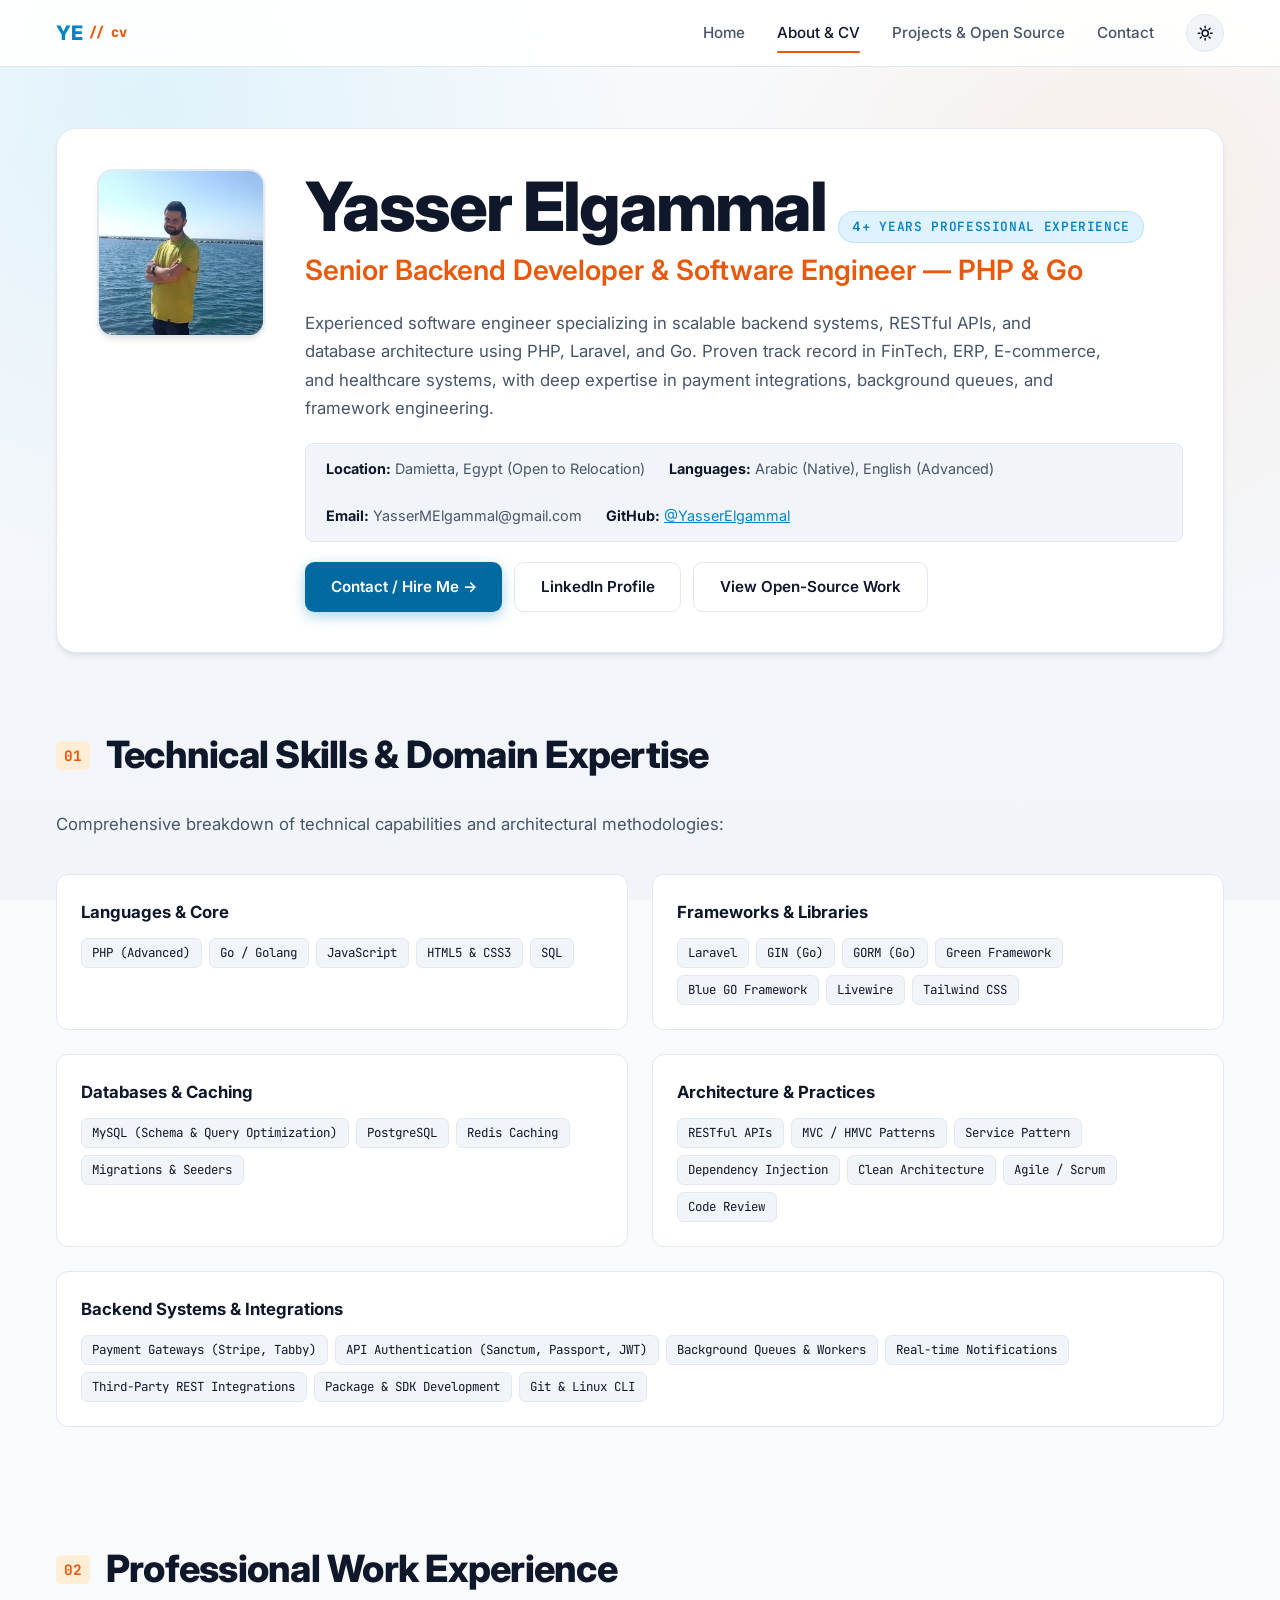
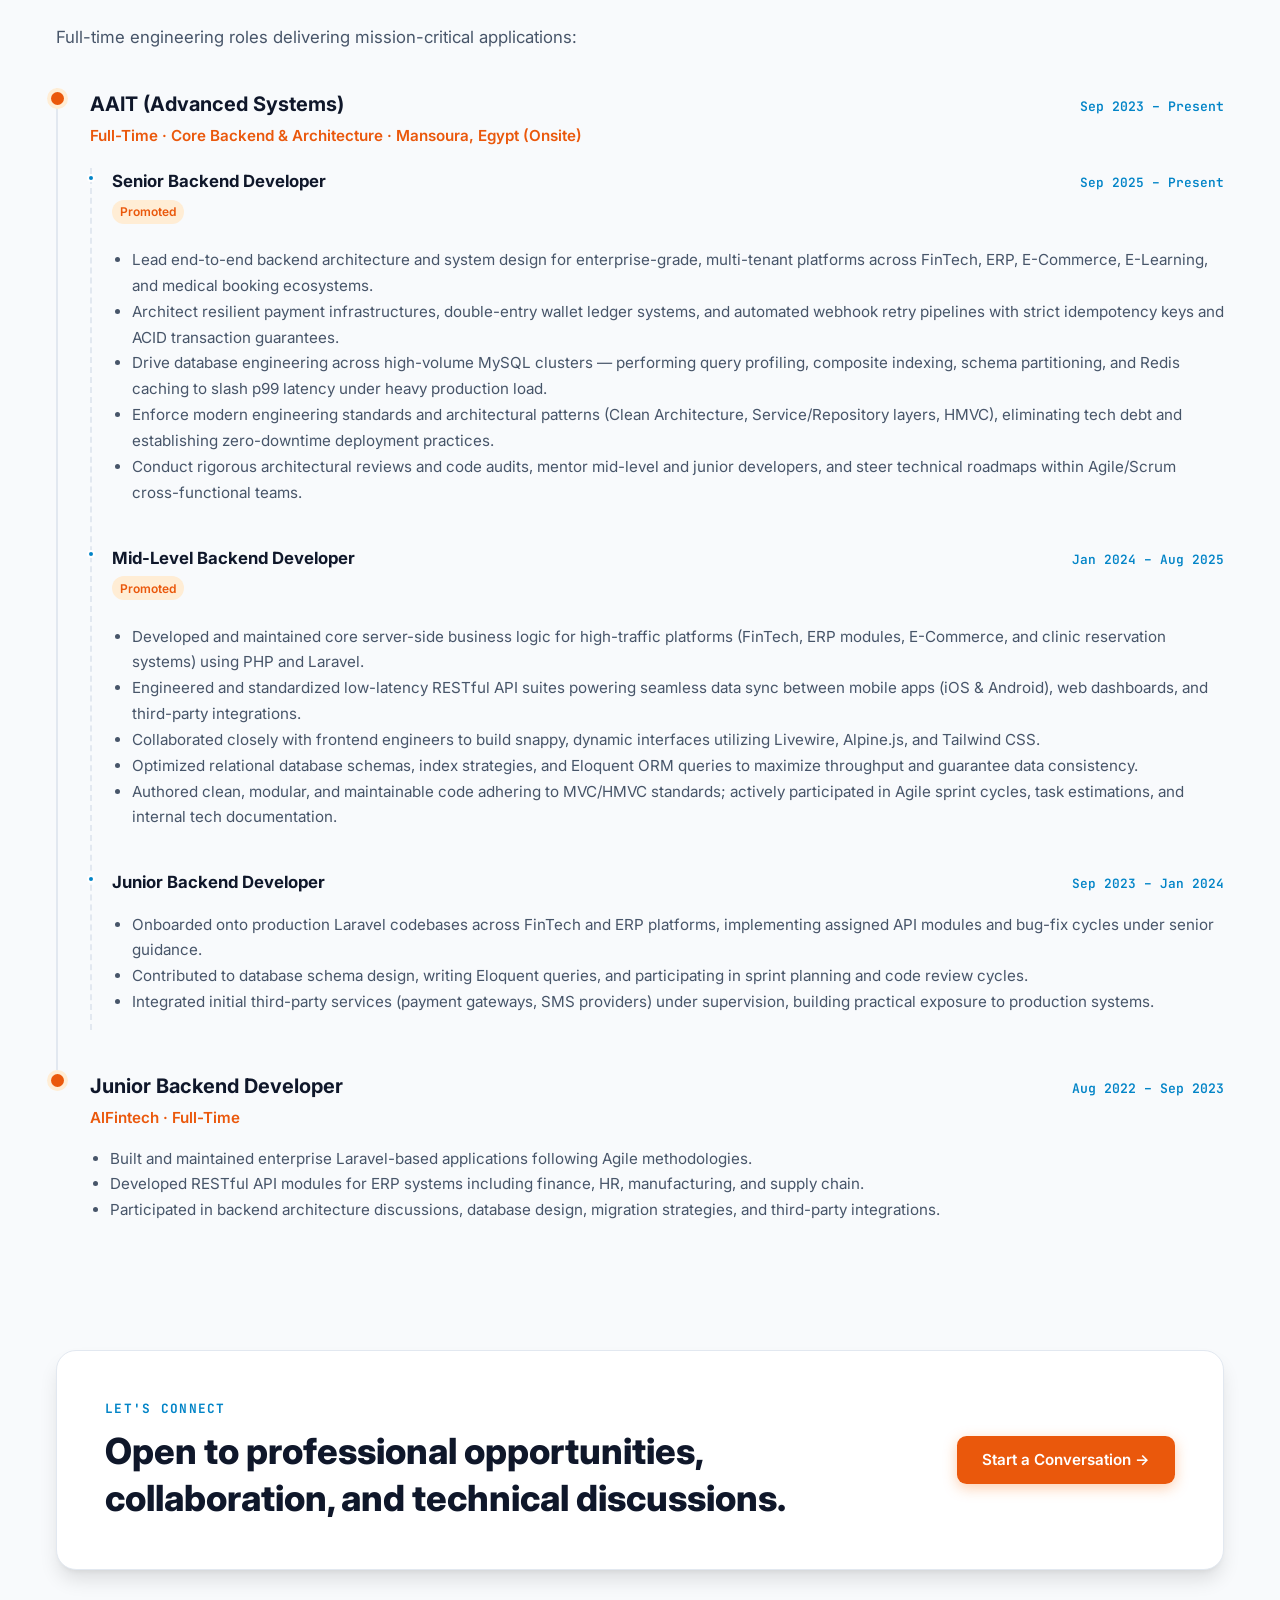
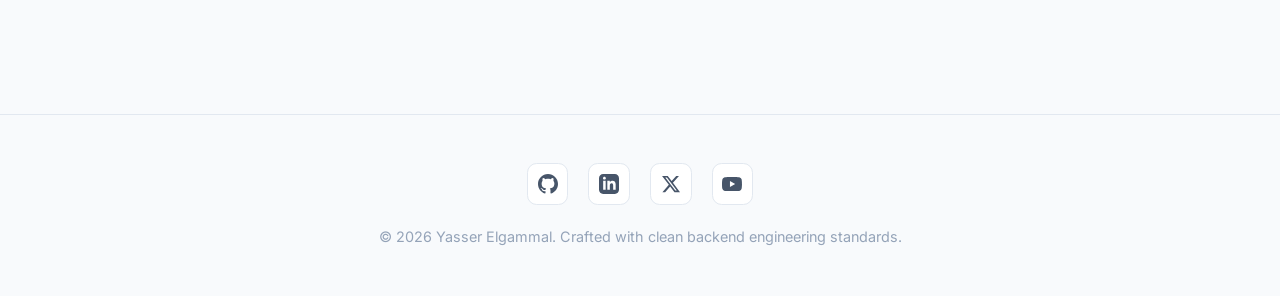
==== about.html @ 0c8ed9a7 "feat: add about page and theme assets, update portfolio pages and sitemap" ====
<!DOCTYPE html>
<html lang="en">

<head>
  <meta charset="UTF-8" />
  <meta name="viewport" content="width=device-width, initial-scale=1.0" />
  <title>Engineering Profile &amp; CV | Yasser Elgammal - Backend Software Engineer</title>
  <meta name="description" id="meta-desc"
    content="Professional Profile and Engineering CV of Yasser Elgammal. Backend Developer and Software Engineer with 4+ years of experience in PHP, Laravel, Go, systems architecture, and creator of Green Framework." />
  <meta name="keywords"
    content="Yasser Elgammal, Backend Developer, Software Engineer, CV, Resume, Profile, PHP, Laravel, Go, Systems Architecture, Creator of Green Framework, Blue GO, RESTful APIs, MySQL, PostgreSQL" />
  <meta name="author" content="Yasser Elgammal" />
  <link rel="canonical" href="https://yasserelgammal.github.io/about.html" />
  <meta property="og:title" content="Engineering Profile &amp; CV | Yasser Elgammal - Backend Software Engineer" />
  <meta property="og:description" id="meta-og-desc"
    content="Professional Profile &amp; CV of Yasser Elgammal, Backend Engineer with 4+ years of experience building reliable systems with PHP, Laravel, and Go." />
  <meta property="og:image" content="https://yasserelgammal.github.io/assets/images/profile_pic_yasser_elgammal_512.jpg" />
  <meta property="og:url" content="https://yasserelgammal.github.io/about.html" />
  <meta property="og:type" content="website" />
  <link rel="preconnect" href="https://fonts.googleapis.com" />
  <link rel="preconnect" href="https://fonts.gstatic.com" crossorigin />
  <link href="https://fonts.googleapis.com/css2?family=Inter:wght@400;500;600;700;800&family=JetBrains+Mono:wght@400;500;600;700&display=swap" rel="stylesheet" />
  <script>
    (function () {
      let savedTheme = null;
      try { savedTheme = localStorage.getItem('theme'); } catch (e) {}
      const prefersDark = window.matchMedia('(prefers-color-scheme: dark)').matches;
      document.documentElement.dataset.theme = savedTheme || (prefersDark ? 'dark' : 'light');
    })();
  </script>
  <link rel="stylesheet" href="assets/styles.css" />
  <style>
    /* CV Resume Profile Header */
    .cv-profile-card {
      background: var(--color-surface);
      border: 1px solid var(--color-border);
      border-radius: 1.25rem;
      padding: 2.5rem;
      box-shadow: var(--shadow-surface);
      margin-top: 1rem;
      margin-bottom: 2.5rem;
    }

    .cv-header-grid {
      display: grid;
      grid-template-columns: auto 1fr;
      gap: 2.5rem;
      align-items: flex-start;
    }

    .cv-photo-frame {
      width: 10.5rem;
      height: 10.5rem;
      border-radius: 1rem;
      overflow: hidden;
      border: 2px solid var(--color-border);
      background: var(--color-surface-muted);
      box-shadow: var(--shadow-surface);
    }

    .cv-quick-info {
      display: flex;
      flex-wrap: wrap;
      gap: 1.5rem;
      font-size: 0.9rem;
      color: var(--color-text-muted);
      margin: 1.25rem 0;
      padding: 0.85rem 1.25rem;
      background: var(--color-surface-muted);
      border-radius: 0.5rem;
      border: 1px solid var(--color-border);
    }

    .cv-quick-info strong {
      color: var(--color-text);
    }

    .cv-timeline-item {
      position: relative;
      padding-left: 2rem;
      padding-bottom: 2.5rem;
      border-left: 2px solid var(--color-border);
    }

    .cv-timeline-item:last-child {
      border-left-color: transparent;
      padding-bottom: 0;
    }

    .cv-timeline-dot {
      position: absolute;
      left: -0.42rem;
      top: 0.25rem;
      width: 0.8rem;
      height: 0.8rem;
      border-radius: 999px;
      background: var(--color-accent);
      box-shadow: 0 0 0 4px var(--color-accent-soft);
    }

    .cv-timeline-head {
      display: flex;
      justify-content: space-between;
      align-items: baseline;
      flex-wrap: wrap;
      gap: 0.5rem;
      margin-bottom: 0.25rem;
    }

    .cv-timeline-head h3 {
      font-size: 1.25rem;
      font-weight: 700;
      color: var(--color-text);
    }

    .cv-timeline-date {
      font-family: 'JetBrains Mono', monospace;
      font-size: 0.82rem;
      color: var(--color-primary);
      font-weight: 600;
    }

    .cv-timeline-company {
      font-size: 0.95rem;
      font-weight: 600;
      color: var(--color-accent);
      margin-bottom: 0.75rem;
    }

    .cv-timeline-duties {
      list-style: disc;
      padding-left: 1.25rem;
      color: var(--color-text-muted);
      font-size: 0.95rem;
      line-height: 1.7;
    }

    /* Nested sub-timeline for roles within the same company */
    .cv-subtimeline {
      margin-top: 1.25rem;
      padding-left: 1.25rem;
      border-left: 2px dashed var(--color-border);
      display: flex;
      flex-direction: column;
      gap: 1.5rem;
    }

    .cv-subrole {
      position: relative;
    }

    .cv-subrole::before {
      content: '';
      position: absolute;
      left: calc(-1.25rem - 5px);
      top: 0.35rem;
      width: 8px;
      height: 8px;
      border-radius: 999px;
      background: var(--color-primary);
      border: 2px solid var(--color-surface);
    }

    .cv-subrole-head {
      display: flex;
      justify-content: space-between;
      align-items: baseline;
      flex-wrap: wrap;
      gap: 0.5rem;
      margin-bottom: 0.2rem;
    }

    .cv-subrole-title {
      font-size: 1.05rem;
      font-weight: 700;
      color: var(--color-text);
    }

    .cv-subrole-date {
      font-family: 'JetBrains Mono', monospace;
      font-size: 0.8rem;
      color: var(--color-primary);
      font-weight: 600;
    }

    .cv-subrole-badge {
      display: inline-block;
      font-size: 0.75rem;
      font-weight: 600;
      color: var(--color-accent);
      background: var(--color-accent-soft);
      padding: 0.15rem 0.5rem;
      border-radius: 999px;
      margin-bottom: 0.5rem;
    }

    .tech-skills-matrix {
      display: grid;
      grid-template-columns: repeat(2, minmax(0, 1fr));
      gap: 1.5rem;
    }

    .tech-skill-category {
      background: var(--color-surface);
      border: 1px solid var(--color-border);
      border-radius: 0.75rem;
      padding: 1.5rem;
    }

    .tech-skill-category h4 {
      font-size: 1.05rem;
      font-weight: 700;
      color: var(--color-text);
      margin-bottom: 0.75rem;
      display: flex;
      align-items: center;
      gap: 0.5rem;
    }

    .tech-pill-group {
      display: flex;
      flex-wrap: wrap;
      gap: 0.45rem;
    }

    .tech-pill-tag {
      font-family: 'JetBrains Mono', monospace;
      font-size: 0.78rem;
      padding: 0.25rem 0.65rem;
      border-radius: 0.4rem;
      background: var(--color-surface-muted);
      border: 1px solid var(--color-border);
      color: var(--color-text);
    }

    @media (max-width: 860px) {
      .cv-header-grid { grid-template-columns: 1fr; text-align: center; }
      .cv-photo-frame { margin: 0 auto; }
      .cv-quick-info { justify-content: center; text-align: left; }
      .tech-skills-matrix { grid-template-columns: 1fr; }
    }
  </style>
</head>

<body>
  <a class="skip-link" href="#main-content">Skip to content</a>

  <!-- Navigation -->
  <header class="site-nav">
    <div class="max-w-6xl mx-auto px-6">
      <div class="site-nav-inner">
        <a href="index.html" class="site-brand" aria-label="Yasser Elgammal Home">
          YE <span>// cv</span>
        </a>
        <nav class="site-nav-links">
          <a href="index.html" class="nav-link">Home</a>
          <a href="about.html" class="nav-link" aria-current="page"><span class="nav-short">About</span><span class="nav-full">About &amp; CV</span></a>
          <a href="projects.html" class="nav-link"><span class="nav-short">Projects</span><span class="nav-full">Projects &amp; Open Source</span></a>
          <a href="contact.html" class="nav-link">Contact</a>
          <button type="button" class="theme-toggle" data-theme-toggle aria-label="Toggle theme">
            <svg class="theme-icon-sun" fill="none" stroke="currentColor" viewBox="0 0 24 24" aria-hidden="true">
              <path stroke-linecap="round" stroke-linejoin="round" stroke-width="2"
                d="M12 3v2m0 14v2m9-9h-2M5 12H3m15.36-6.36l-1.42 1.42M7.05 16.95l-1.41 1.41m12.72 0l-1.42-1.41M7.05 7.05L5.64 5.64M12 8a4 4 0 100 8 4 4 0 000-8z" />
            </svg>
            <svg class="theme-icon-moon" fill="none" stroke="currentColor" viewBox="0 0 24 24" aria-hidden="true">
              <path stroke-linecap="round" stroke-linejoin="round" stroke-width="2"
                d="M20.35 14.95A8.5 8.5 0 119.05 3.65 6.5 6.5 0 0020.35 14.95z" />
            </svg>
          </button>
        </nav>
      </div>
    </div>
  </header>

  <main id="main-content" tabindex="-1" class="pt-28 pb-16">
    <section class="max-w-6xl mx-auto px-6">
      <!-- Profile / CV Header Card -->
      <div class="cv-profile-card">
        <div class="cv-header-grid">
          <div class="cv-photo-frame">
            <picture>
              <source type="image/webp"
                srcset="assets/images/profile_pic_yasser_elgammal_256.webp 256w, assets/images/profile_pic_yasser_elgammal_512.webp 512w"
                sizes="168px" />
              <img src="assets/images/profile_pic_yasser_elgammal_512.jpg"
                srcset="assets/images/profile_pic_yasser_elgammal_256.jpg 256w, assets/images/profile_pic_yasser_elgammal_512.jpg 512w"
                sizes="168px" width="168" height="168" alt="Yasser Elgammal" style="width:100%; height:100%; object-fit:cover;" fetchpriority="high" />
            </picture>
          </div>

          <div>
            <div style="display: flex; align-items: baseline; gap: 0.75rem; flex-wrap: wrap;">
              <h1 class="hero-title" style="margin-bottom: 0.25rem;">Yasser Elgammal</h1>
              <span class="hero-kicker" style="margin-bottom: 0;"><span data-experience-years>4+</span> Years Professional Experience</span>
            </div>
            <p class="hero-subtitle" style="margin-bottom: 1rem;">Senior Backend Developer &amp; Software Engineer &mdash; PHP &amp; Go</p>
            <p style="color: var(--color-text-muted); font-size: 1.05rem; line-height: 1.7; max-width: 50rem;">
              Experienced software engineer specializing in scalable backend systems, RESTful APIs, and database architecture using PHP, Laravel, and Go. Proven track record in FinTech, ERP, E-commerce, and healthcare systems, with deep expertise in payment integrations, background queues, and framework engineering.
            </p>

            <div class="cv-quick-info">
              <span><strong>Location:</strong> Damietta, Egypt (Open to Relocation)</span>
              <span><strong>Languages:</strong> Arabic (Native), English (Advanced)</span>
              <span><strong>Email:</strong> YasserMElgammal@gmail.com</span>
              <span><strong>GitHub:</strong> <a href="https://github.com/YasserElgammal" target="_blank" rel="noopener noreferrer" style="color: var(--color-primary); text-decoration: underline;">@YasserElgammal</a></span>
            </div>

            <div class="flex" style="flex-wrap: wrap; gap: 0.75rem; margin-top: 1.25rem;">
              <a href="contact.html" class="btn-primary">Contact / Hire Me &rarr;</a>
              <a href="https://linkedin.com/in/elgammal" target="_blank" rel="noopener noreferrer" class="btn-outline">LinkedIn Profile</a>
              <a href="projects.html" class="btn-outline">View Open-Source Work</a>
            </div>
          </div>
        </div>
      </div>

      <!-- Technical Skills Matrix -->
      <div class="content-section" style="padding-top: 2rem;">
        <div class="section-heading-wrap">
          <span class="section-num">01</span>
          <h2 class="section-title">Technical Skills &amp; Domain Expertise</h2>
        </div>
        <p class="section-lead">Comprehensive breakdown of technical capabilities and architectural methodologies:</p>

        <div class="tech-skills-matrix">
          <div class="tech-skill-category">
            <h4>Languages &amp; Core</h4>
            <div class="tech-pill-group">
              <span class="tech-pill-tag">PHP (Advanced)</span>
              <span class="tech-pill-tag">Go / Golang</span>
              <span class="tech-pill-tag">JavaScript</span>
              <span class="tech-pill-tag">HTML5 &amp; CSS3</span>
              <span class="tech-pill-tag">SQL</span>
            </div>
          </div>

          <div class="tech-skill-category">
            <h4>Frameworks &amp; Libraries</h4>
            <div class="tech-pill-group">
              <span class="tech-pill-tag">Laravel</span>
              <span class="tech-pill-tag">GIN (Go)</span>
              <span class="tech-pill-tag">GORM (Go)</span>
              <span class="tech-pill-tag">Green Framework</span>
              <span class="tech-pill-tag">Blue GO Framework</span>
              <span class="tech-pill-tag">Livewire</span>
              <span class="tech-pill-tag">Tailwind CSS</span>
            </div>
          </div>

          <div class="tech-skill-category">
            <h4>Databases &amp; Caching</h4>
            <div class="tech-pill-group">
              <span class="tech-pill-tag">MySQL (Schema &amp; Query Optimization)</span>
              <span class="tech-pill-tag">PostgreSQL</span>
              <span class="tech-pill-tag">Redis Caching</span>
              <span class="tech-pill-tag">Migrations &amp; Seeders</span>
            </div>
          </div>

          <div class="tech-skill-category">
            <h4>Architecture &amp; Practices</h4>
            <div class="tech-pill-group">
              <span class="tech-pill-tag">RESTful APIs</span>
              <span class="tech-pill-tag">MVC / HMVC Patterns</span>
              <span class="tech-pill-tag">Service Pattern</span>
              <span class="tech-pill-tag">Dependency Injection</span>
              <span class="tech-pill-tag">Clean Architecture</span>
              <span class="tech-pill-tag">Agile / Scrum</span>
              <span class="tech-pill-tag">Code Review</span>
            </div>
          </div>

          <div class="tech-skill-category" style="grid-column: 1 / -1;">
            <h4>Backend Systems &amp; Integrations</h4>
            <div class="tech-pill-group">
              <span class="tech-pill-tag">Payment Gateways (Stripe, Tabby)</span>
              <span class="tech-pill-tag">API Authentication (Sanctum, Passport, JWT)</span>
              <span class="tech-pill-tag">Background Queues &amp; Workers</span>
              <span class="tech-pill-tag">Real-time Notifications</span>
              <span class="tech-pill-tag">Third-Party REST Integrations</span>
              <span class="tech-pill-tag">Package &amp; SDK Development</span>
              <span class="tech-pill-tag">Git &amp; Linux CLI</span>
            </div>
          </div>
        </div>
      </div>

      <!-- Professional Experience Timeline -->
      <div class="content-section">
        <div class="section-heading-wrap">
          <span class="section-num">02</span>
          <h2 class="section-title">Professional Work Experience</h2>
        </div>
        <p class="section-lead">Full-time engineering roles delivering mission-critical applications:</p>

        <div style="margin-top: 2rem;">
          <!-- AAIT (Career Progression Timeline) -->
          <article class="cv-timeline-item">
            <div class="cv-timeline-dot"></div>
            <div class="cv-timeline-head">
              <h3>AAIT (Advanced Systems)</h3>
              <span class="cv-timeline-date">Sep 2023 &ndash; Present</span>
            </div>
            <div class="cv-timeline-company">Full-Time &middot; Core Backend &amp; Architecture &middot; Mansoura, Egypt (Onsite)</div>

            <div class="cv-subtimeline">
              <!-- Promotion: Senior Backend Developer -->
              <div class="cv-subrole">
                <div class="cv-subrole-head">
                  <span class="cv-subrole-title">Senior Backend Developer</span>
                  <span class="cv-subrole-date">Sep 2025 &ndash; Present</span>
                </div>
                <span class="cv-subrole-badge">Promoted</span>
                <ul class="cv-timeline-duties">
                  <li>Lead end-to-end backend architecture and system design for enterprise-grade, multi-tenant platforms across FinTech, ERP, E-Commerce, E-Learning, and medical booking ecosystems.</li>
                  <li>Architect resilient payment infrastructures, double-entry wallet ledger systems, and automated webhook retry pipelines with strict idempotency keys and ACID transaction guarantees.</li>
                  <li>Drive database engineering across high-volume MySQL clusters &mdash; performing query profiling, composite indexing, schema partitioning, and Redis caching to slash p99 latency under heavy production load.</li>
                  <li>Enforce modern engineering standards and architectural patterns (Clean Architecture, Service/Repository layers, HMVC), eliminating tech debt and establishing zero-downtime deployment practices.</li>
                  <li>Conduct rigorous architectural reviews and code audits, mentor mid-level and junior developers, and steer technical roadmaps within Agile/Scrum cross-functional teams.</li>
                </ul>
              </div>

              <!-- Promotion: Mid-Level Backend Developer -->
              <div class="cv-subrole">
                <div class="cv-subrole-head">
                  <span class="cv-subrole-title">Mid-Level Backend Developer</span>
                  <span class="cv-subrole-date">Jan 2024 &ndash; Aug 2025</span>
                </div>
                <span class="cv-subrole-badge">Promoted</span>
                <ul class="cv-timeline-duties">
                  <li>Developed and maintained core server-side business logic for high-traffic platforms (FinTech, ERP modules, E-Commerce, and clinic reservation systems) using PHP and Laravel.</li>
                  <li>Engineered and standardized low-latency RESTful API suites powering seamless data sync between mobile apps (iOS &amp; Android), web dashboards, and third-party integrations.</li>
                  <li>Collaborated closely with frontend engineers to build snappy, dynamic interfaces utilizing Livewire, Alpine.js, and Tailwind CSS.</li>
                  <li>Optimized relational database schemas, index strategies, and Eloquent ORM queries to maximize throughput and guarantee data consistency.</li>
                  <li>Authored clean, modular, and maintainable code adhering to MVC/HMVC standards; actively participated in Agile sprint cycles, task estimations, and internal tech documentation.</li>
                </ul>
              </div>

              <!-- Initial Role: Junior Backend Developer -->
              <div class="cv-subrole">
                <div class="cv-subrole-head">
                  <span class="cv-subrole-title">Junior Backend Developer</span>
                  <span class="cv-subrole-date">Sep 2023 &ndash; Jan 2024</span>
                </div>
                <ul class="cv-timeline-duties">
                  <li>Onboarded onto production Laravel codebases across FinTech and ERP platforms, implementing assigned API modules and bug-fix cycles under senior guidance.</li>
                  <li>Contributed to database schema design, writing Eloquent queries, and participating in sprint planning and code review cycles.</li>
                  <li>Integrated initial third-party services (payment gateways, SMS providers) under supervision, building practical exposure to production systems.</li>
                </ul>
              </div>
            </div>
          </article>

          <!-- AlFintech -->
          <article class="cv-timeline-item">
            <div class="cv-timeline-dot"></div>
            <div class="cv-timeline-head">
              <h3>Junior Backend Developer</h3>
              <span class="cv-timeline-date">Aug 2022 &ndash; Sep 2023</span>
            </div>
            <div class="cv-timeline-company">AlFintech &middot; Full-Time</div>
            <ul class="cv-timeline-duties">
              <li>Built and maintained enterprise Laravel-based applications following Agile methodologies.</li>
              <li>Developed RESTful API modules for ERP systems including finance, HR, manufacturing, and supply chain.</li>
              <li>Participated in backend architecture discussions, database design, migration strategies, and third-party integrations.</li>
            </ul>
          </article>
        </div>
      </div>

      <!-- CTA -->
      <div class="cta-card">
        <div>
          <span>Let's Connect</span>
          <h2>Open to professional opportunities, collaboration, and technical discussions.</h2>
        </div>
        <div class="cta-actions">
          <a href="contact.html" class="btn-secondary">Start a Conversation &rarr;</a>
        </div>
      </div>
    </section>
  </main>

  <footer class="site-footer">
    <div class="footer-socials">
      <a href="https://github.com/yasserelgammal" target="_blank" rel="noopener noreferrer" class="footer-social-link" aria-label="GitHub Profile">
        <svg viewBox="0 0 24 24" aria-hidden="true">
          <path d="M12 0c-6.626 0-12 5.373-12 12 0 5.302 3.438 9.8 8.207 11.387.599.111.793-.261.793-.577v-2.234c-3.338.726-4.033-1.416-4.033-1.416-.546-1.387-1.333-1.756-1.333-1.756-1.089-.745.083-.729.083-.729 1.205.084 1.839 1.237 1.839 1.237 1.07 1.834 2.807 1.304 3.492.997.107-.775.418-1.305.762-1.604-2.665-.305-5.467-1.334-5.467-5.931 0-1.311.469-2.381 1.236-3.221-.124-.303-.535-1.524.117-3.176 0 0 1.008-.322 3.301 1.23.957-.266 1.983-.399 3.003-.404 1.02.005 2.047.138 3.006.404 2.291-1.552 3.297-1.23 3.297-1.23.653 1.653.242 2.874.118 3.176.77.84 1.235 1.911 1.235 3.221 0 4.609-2.807 5.624-5.479 5.921.43.372.823 1.102.823 2.222v3.293c0 .319.192.694.801.576 4.765-1.589 8.199-6.086 8.199-11.386 0-6.627-5.373-12-12-12z"/>
        </svg>
      </a>
      <a href="https://linkedin.com/in/elgammal" target="_blank" rel="noopener noreferrer" class="footer-social-link" aria-label="LinkedIn Profile">
        <svg viewBox="0 0 24 24" aria-hidden="true">
          <path d="M19 0h-14c-2.761 0-5 2.239-5 5v14c0 2.761 2.239 5 5 5h14c2.762 0 5-2.239 5-5v-14c0-2.761-2.238-5-5-5zm-11 19h-3v-11h3v11zm-1.5-12.268c-.966 0-1.75-.79-1.75-1.764s.784-1.764 1.75-1.764 1.75.79 1.75 1.764-.783 1.764-1.75 1.764zm13.5 12.268h-3v-5.604c0-3.368-4-3.113-4 0v5.604h-3v-11h3v1.765c1.396-2.586 7-2.777 7 2.476v6.759z"/>
        </svg>
      </a>
      <a href="https://twitter.com/yasserelgammal" target="_blank" rel="noopener noreferrer" class="footer-social-link" aria-label="X / Twitter Profile">
        <svg viewBox="0 0 24 24" aria-hidden="true">
          <path d="M18.244 2.25h3.308l-7.227 8.26 8.502 11.24H16.17l-5.214-6.817L4.99 21.75H1.68l7.73-8.835L1.254 2.25H8.08l4.713 6.231zm-1.161 17.52h1.833L7.084 4.126H5.117z"/>
        </svg>
      </a>
      <a href="https://youtube.com/@yasser.elgammal" target="_blank" rel="noopener noreferrer" class="footer-social-link" aria-label="YouTube Channel">
        <svg viewBox="0 0 24 24" aria-hidden="true">
          <path d="M23.498 6.186a3.016 3.016 0 0 0-2.122-2.136C19.505 3.545 12 3.545 12 3.545s-7.505 0-9.377.505A3.017 3.017 0 0 0 .502 6.186C0 8.07 0 12 0 12s0 3.93.502 5.814a3.016 3.016 0 0 0 2.122 2.136c1.871.505 9.376.505 9.376.505s7.505 0 9.377-.505a3.015 3.015 0 0 0 2.122-2.136C24 15.93 24 12 24 12s0-3.93-.502-5.814zM9.545 15.568V8.432L15.818 12l-6.273 3.568z"/>
        </svg>
      </a>
    </div>
    <p>&copy; <span id="year"></span> Yasser Elgammal. Crafted with clean backend engineering standards.</p>
  </footer>

  <script src="assets/js/theme.min.js" defer></script>
  <script>
    document.getElementById('year').textContent = new Date().getFullYear();
  </script>
</body>

</html>
---- assets/styles.css ----
/* ==========================================================================
   YASSER ELGAMMAL - BACKEND SOFTWARE ENGINEER PORTFOLIO
   Clean Architecture, Performance-first, Minimalist Tech Design System
   ========================================================================== */

:root {
    color-scheme: dark;
    --color-background: #0b1120;
    --color-home-gradient:
        radial-gradient(circle at 16% 10%, rgba(37, 99, 235, 0.18), transparent 32rem),
        radial-gradient(circle at 84% 20%, rgba(249, 115, 22, 0.12), transparent 28rem),
        linear-gradient(180deg, #0b1120 0%, #0f172a 100%);
    --color-surface: #131d33;
    --color-surface-nav: rgba(11, 17, 32, 0.88);
    --color-surface-muted: #1e293b;
    --color-border: rgba(148, 163, 184, 0.22);
    --color-border-hover: rgba(96, 165, 250, 0.45);
    --color-text: #f8fafc;
    --color-text-muted: #94a3b8;
    --color-text-subtle: #64748b;
    --color-primary: #38bdf8;
    --color-primary-strong: #0284c7;
    --color-primary-soft: rgba(56, 189, 248, 0.12);
    --color-accent: #f97316;
    --color-accent-strong: #ea580c;
    --color-accent-soft: rgba(249, 115, 22, 0.15);
    --shadow-surface: 0 10px 25px -5px rgba(0, 0, 0, 0.4), 0 8px 10px -6px rgba(0, 0, 0, 0.3);
    --shadow-surface-hover: 0 20px 35px -5px rgba(0, 0, 0, 0.5), 0 12px 15px -6px rgba(0, 0, 0, 0.4);
}

:root[data-theme="light"] {
    color-scheme: light;
    --color-background: #f8fafc;
    --color-home-gradient:
        radial-gradient(circle at 12% 10%, rgba(56, 189, 248, 0.12), transparent 30rem),
        radial-gradient(circle at 88% 22%, rgba(249, 115, 22, 0.08), transparent 26rem),
        linear-gradient(180deg, #f8fafc 0%, #f1f5f9 100%);
    --color-surface: #ffffff;
    --color-surface-nav: rgba(255, 255, 255, 0.92);
    --color-surface-muted: #f1f5f9;
    --color-border: #e2e8f0;
    --color-border-hover: #93c5fd;
    --color-text: #0f172a;
    --color-text-muted: #475569;
    --color-text-subtle: #94a3b8;
    --color-primary: #0284c7;
    --color-primary-strong: #0369a1;
    --color-primary-soft: #e0f2fe;
    --color-accent: #ea580c;
    --color-accent-strong: #c2410c;
    --color-accent-soft: #ffedd5;
    --shadow-surface: 0 4px 6px -1px rgba(0, 0, 0, 0.08), 0 2px 4px -2px rgba(0, 0, 0, 0.05);
    --shadow-surface-hover: 0 12px 20px -3px rgba(0, 0, 0, 0.12), 0 4px 6px -4px rgba(0, 0, 0, 0.08);
}

*,
*::before,
*::after {
    box-sizing: border-box;
}

* {
    font-family: 'Inter', -apple-system, BlinkMacSystemFont, 'Segoe UI', Roboto, sans-serif;
}

body {
    margin: 0;
    background-color: var(--color-background);
    background-image: var(--color-home-gradient);
    background-attachment: fixed;
    color: var(--color-text);
    line-height: 1.6;
    transition: background-color 0.25s ease, color 0.25s ease;
}

a {
    color: inherit;
    text-decoration: none;
}

h1,
h2,
h3,
h4,
p {
    margin: 0;
}

button,
input,
textarea {
    font: inherit;
}

button {
    cursor: pointer;
}

/* Accessibility */
.skip-link {
    position: fixed;
    top: 0.75rem;
    left: 0.75rem;
    z-index: 100;
    padding: 0.75rem 1.25rem;
    color: #ffffff;
    background: var(--color-primary-strong);
    border-radius: 0.5rem;
    font-weight: 600;
    transform: translateY(calc(-100% - 1rem));
    transition: transform 0.2s ease;
}

.skip-link:focus {
    transform: translateY(0);
}

.sr-only {
    position: absolute;
    width: 1px;
    height: 1px;
    padding: 0;
    margin: -1px;
    overflow: hidden;
    clip: rect(0, 0, 0, 0);
    white-space: nowrap;
    border-width: 0;
}

/* Common Layout Utilities */
.max-w-6xl {
    max-width: 76rem;
}

.mx-auto {
    margin-left: auto;
    margin-right: auto;
}

.px-4 {
    padding-left: 1rem;
    padding-right: 1rem;
}

.px-6 {
    padding-left: 1.5rem;
    padding-right: 1.5rem;
}

.pt-28 {
    padding-top: 7rem;
}

.pb-16 {
    padding-bottom: 4rem;
}

.pb-20 {
    padding-bottom: 5rem;
}

.flex {
    display: flex;
}

.grid {
    display: grid;
}

.items-center {
    align-items: center;
}

.justify-between {
    justify-content: space-between;
}

.gap-3 {
    gap: 0.75rem;
}

.gap-4 {
    gap: 1rem;
}

.gap-6 {
    gap: 1.5rem;
}

.gap-8 {
    gap: 2rem;
}

.text-center {
    text-align: center;
}

/* Navigation */
.site-nav {
    position: fixed;
    top: 0;
    left: 0;
    right: 0;
    z-index: 50;
    background: var(--color-surface-nav);
    backdrop-filter: blur(14px);
    border-bottom: 1px solid var(--color-border);
    transition: background 0.25s ease, border-color 0.25s ease;
}

.site-nav-inner {
    display: flex;
    justify-content: space-between;
    align-items: center;
    padding: 0.9rem 0;
}

.site-brand {
    font-size: 1.25rem;
    font-weight: 800;
    letter-spacing: -0.02em;
    color: var(--color-primary);
    display: flex;
    align-items: center;
    gap: 0.4rem;
}

.site-brand span {
    font-family: 'JetBrains Mono', monospace;
    font-size: 0.85rem;
    color: var(--color-accent);
}

.site-nav-links {
    display: flex;
    align-items: center;
    gap: 2rem;
    font-size: 0.95rem;
    font-weight: 500;
}

.nav-link {
    color: var(--color-text-muted);
    position: relative;
    padding: 0.25rem 0;
    transition: color 0.2s ease;
}

.nav-link:hover,
.nav-link[aria-current="page"] {
    color: var(--color-text);
}

.nav-link[aria-current="page"]::after {
    content: '';
    position: absolute;
    bottom: -4px;
    left: 0;
    width: 100%;
    height: 2px;
    background: var(--color-accent);
    border-radius: 999px;
}

.nav-short {
    display: none;
}

.nav-full {
    display: inline;
}

.theme-toggle {
    width: 2.35rem;
    height: 2.35rem;
    display: inline-flex;
    align-items: center;
    justify-content: center;
    border: 1px solid var(--color-border);
    border-radius: 999px;
    background: var(--color-surface-muted);
    color: var(--color-text);
    transition: all 0.2s ease;
}

.theme-toggle:hover {
    border-color: var(--color-border-hover);
    transform: translateY(-1px);
}

.theme-toggle svg {
    width: 1.15rem;
    height: 1.15rem;
}

.theme-toggle .theme-icon-moon {
    display: block;
}

.theme-toggle .theme-icon-sun {
    display: none;
}

:root[data-theme="light"] .theme-toggle .theme-icon-moon {
    display: none;
}

:root[data-theme="light"] .theme-toggle .theme-icon-sun {
    display: block;
}

/* Buttons & Interactive Elements */
.btn-primary,
.btn-secondary,
.btn-outline {
    display: inline-flex;
    align-items: center;
    justify-content: center;
    gap: 0.5rem;
    font-weight: 600;
    padding: 0.75rem 1.6rem;
    border-radius: 0.6rem;
    transition: all 0.2s ease;
    font-size: 0.95rem;
}

.btn-primary {
    background: var(--color-primary-strong);
    color: #ffffff;
    box-shadow: 0 4px 14px rgba(2, 132, 199, 0.35);
}

.btn-primary:hover {
    background: var(--color-primary);
    transform: translateY(-2px);
    box-shadow: 0 8px 20px rgba(2, 132, 199, 0.45);
}

.btn-secondary {
    background: var(--color-accent);
    color: #ffffff;
    box-shadow: 0 4px 14px rgba(249, 115, 22, 0.35);
}

.btn-secondary:hover {
    background: var(--color-accent-strong);
    transform: translateY(-2px);
    box-shadow: 0 8px 20px rgba(249, 115, 22, 0.45);
}

.btn-outline {
    background: var(--color-surface);
    color: var(--color-text);
    border: 1px solid var(--color-border);
}

.btn-outline:hover {
    border-color: var(--color-border-hover);
    background: var(--color-surface-muted);
    transform: translateY(-2px);
}

/* Hero Section */
.hero-container {
    padding-top: 7rem;
    padding-bottom: 4rem;
}

.hero-kicker {
    display: inline-flex;
    align-items: center;
    gap: 0.5rem;
    font-family: 'JetBrains Mono', monospace;
    font-size: 0.8rem;
    font-weight: 600;
    color: var(--color-primary);
    background: var(--color-primary-soft);
    border: 1px solid rgba(56, 189, 248, 0.25);
    padding: 0.3rem 0.8rem;
    border-radius: 999px;
    margin-bottom: 1.25rem;
    text-transform: uppercase;
    letter-spacing: 0.05em;
}

.hero-title {
    font-size: clamp(2.5rem, 5.5vw, 4.25rem);
    font-weight: 800;
    line-height: 1.1;
    letter-spacing: -0.03em;
    color: var(--color-text);
    margin-bottom: 1rem;
}

.hero-subtitle {
    font-size: clamp(1.2rem, 2.5vw, 1.75rem);
    font-weight: 600;
    color: var(--color-accent);
    margin-bottom: 1.5rem;
}

.hero-description {
    font-size: 1.125rem;
    line-height: 1.8;
    color: var(--color-text-muted);
    max-width: 44rem;
    margin-bottom: 2rem;
}

/* Metric / Highlight Badges Bar */
.highlights-strip {
    display: flex;
    justify-content: center;
    flex-wrap: wrap;
    gap: 1.25rem;
    margin: 2.5rem 0 3.5rem;
}

.highlight-box {
    background: var(--color-surface);
    border: 1px solid var(--color-border);
    border-radius: 0.75rem;
    padding: 1.25rem 1.5rem;
    box-shadow: var(--shadow-surface);
    transition: transform 0.2s ease, border-color 0.2s ease;
    flex: 0 1 250px;
}

.highlight-box:hover {
    transform: translateY(-2px);
    border-color: var(--color-border-hover);
}

.highlight-val {
    font-family: 'JetBrains Mono', monospace;
    font-size: 1.85rem;
    font-weight: 800;
    color: var(--color-primary);
    line-height: 1;
    margin-bottom: 0.4rem;
}

.highlight-title {
    font-weight: 700;
    font-size: 0.95rem;
    color: var(--color-text);
    margin-bottom: 0.25rem;
}

.highlight-sub {
    font-size: 0.8rem;
    color: var(--color-text-subtle);
}

/* Section Common Styling */
.content-section {
    padding-top: 5rem;
    padding-bottom: 2rem;
}

.section-heading-wrap {
    display: flex;
    align-items: center;
    gap: 1rem;
    margin-bottom: 1.5rem;
}

.section-num {
    font-family: 'JetBrains Mono', monospace;
    font-size: 0.9rem;
    font-weight: 700;
    color: var(--color-accent);
    background: var(--color-accent-soft);
    padding: 0.2rem 0.5rem;
    border-radius: 0.35rem;
}

.section-title {
    font-size: clamp(1.75rem, 3.5vw, 2.35rem);
    font-weight: 800;
    letter-spacing: -0.02em;
    color: var(--color-text);
}

.section-lead {
    font-size: 1.05rem;
    line-height: 1.7;
    color: var(--color-text-muted);
    max-width: 46rem;
    margin-bottom: 2.25rem;
}

/* Frameworks Showcase Grid */
.framework-duo-grid {
    display: grid;
    grid-template-columns: repeat(2, minmax(0, 1fr));
    gap: 1.75rem;
    margin-bottom: 2.5rem;
}

.framework-card {
    background: var(--color-surface);
    border: 1px solid var(--color-border);
    border-radius: 1rem;
    padding: 2.25rem;
    box-shadow: var(--shadow-surface);
    display: flex;
    flex-direction: column;
    justify-content: space-between;
    transition: transform 0.25s ease, border-color 0.25s ease, box-shadow 0.25s ease;
    position: relative;
    overflow: hidden;
}

.framework-card:hover {
    transform: translateY(-4px);
    border-color: var(--color-border-hover);
    box-shadow: var(--shadow-surface-hover);
}

.framework-card.green-accent {
    border-top: 4px solid #22c55e;
}

.framework-card.blue-accent {
    border-top: 4px solid #38bdf8;
}

.framework-badge {
    font-family: 'JetBrains Mono', monospace;
    font-size: 0.75rem;
    font-weight: 600;
    text-transform: uppercase;
    letter-spacing: 0.05em;
    padding: 0.25rem 0.65rem;
    border-radius: 999px;
    width: fit-content;
    margin-bottom: 1rem;
}

.badge-green {
    background: rgba(34, 197, 94, 0.15);
    color: #4ade80;
    border: 1px solid rgba(34, 197, 94, 0.3);
}

.badge-blue {
    background: rgba(56, 189, 248, 0.15);
    color: #38bdf8;
    border: 1px solid rgba(56, 189, 248, 0.3);
}

.framework-card h3 {
    font-size: 1.65rem;
    font-weight: 800;
    color: var(--color-text);
    margin-bottom: 0.75rem;
}

.framework-card p {
    color: var(--color-text-muted);
    font-size: 0.98rem;
    line-height: 1.7;
    margin-bottom: 1.5rem;
}

.framework-pills {
    display: flex;
    flex-wrap: wrap;
    gap: 0.45rem;
    margin-bottom: 1.75rem;
}

.f-pill {
    font-size: 0.78rem;
    padding: 0.25rem 0.65rem;
    border-radius: 0.4rem;
    background: var(--color-surface-muted);
    color: var(--color-text-muted);
    border: 1px solid var(--color-border);
    font-family: 'JetBrains Mono', monospace;
}

.framework-actions {
    display: flex;
    gap: 0.75rem;
    align-items: center;
    margin-top: auto;
}

.framework-highlights-list {
    list-style: none;
    padding: 0;
    margin: 0 0 1.5rem 0;
    display: flex;
    flex-direction: column;
    gap: 0.5rem;
}

.framework-highlights-list li {
    font-size: 0.88rem;
    line-height: 1.5;
    color: var(--color-text-muted);
    position: relative;
    padding-left: 1.25rem;
}

.framework-highlights-list li::before {
    content: "▹";
    position: absolute;
    left: 0;
    top: 0;
    font-weight: 700;
}

.framework-card.green-accent .framework-highlights-list li::before {
    color: #22c55e;
}

.framework-card.blue-accent .framework-highlights-list li::before {
    color: #38bdf8;
}

.framework-highlights-list li strong {
    color: var(--color-text);
    font-weight: 600;
}

/* How I Build 4-Phase Grid */
.principles-grid {
    display: grid;
    grid-template-columns: repeat(4, minmax(0, 1fr));
    gap: 1.25rem;
}

.principle-card {
    background: var(--color-surface);
    border: 1px solid var(--color-border);
    border-radius: 0.75rem;
    padding: 1.75rem;
    box-shadow: var(--shadow-surface);
    transition: transform 0.2s ease, border-color 0.2s ease;
}

.principle-card:hover {
    transform: translateY(-3px);
    border-color: var(--color-border-hover);
}

.principle-step {
    font-family: 'JetBrains Mono', monospace;
    font-size: 0.8rem;
    font-weight: 700;
    color: var(--color-accent);
}

.principle-card h3 {
    font-size: 1.15rem;
    font-weight: 700;
    color: var(--color-text);
    margin: 1rem 0 0.6rem;
}

.principle-card p {
    font-size: 0.92rem;
    line-height: 1.65;
    color: var(--color-text-muted);
}

/* Production Systems / Technical Stack Matrix */
.domains-matrix {
    display: grid;
    grid-template-columns: repeat(3, minmax(0, 1fr));
    gap: 1.5rem;
}

.domain-box {
    background: var(--color-surface);
    border: 1px solid var(--color-border);
    border-radius: 1rem;
    padding: 1.85rem;
    box-shadow: var(--shadow-surface);
    transition: transform 0.25s ease, border-color 0.25s ease, box-shadow 0.25s ease;
    display: flex;
    flex-direction: column;
}

.domain-box:hover {
    transform: translateY(-3px);
    border-color: var(--color-border-hover);
    box-shadow: var(--shadow-surface-hover);
}

.domain-box h3 {
    font-size: 1.25rem;
    font-weight: 800;
    color: var(--color-text);
    margin-bottom: 0.35rem;
}

.domain-box .meta-sub {
    font-family: 'JetBrains Mono', monospace;
    font-size: 0.8rem;
    color: var(--color-primary);
    font-weight: 600;
    text-transform: uppercase;
    letter-spacing: 0.05em;
    margin-bottom: 1.25rem;
}

.stack-tags-cloud {
    display: flex;
    flex-wrap: wrap;
    gap: 0.5rem;
    margin-top: auto;
}

.stack-tag-pill {
    font-family: 'JetBrains Mono', monospace;
    font-size: 0.78rem;
    font-weight: 500;
    padding: 0.35rem 0.75rem;
    border-radius: 0.5rem;
    background: var(--color-surface-muted);
    border: 1px solid var(--color-border);
    color: var(--color-text);
    transition: border-color 0.2s ease, color 0.2s ease;
}

.domain-box:hover .stack-tag-pill {
    border-color: rgba(56, 189, 248, 0.3);
}

/* Call to Action Section */
.cta-card {
    margin: 5rem auto;
    padding: 3rem;
    background: var(--color-surface);
    border: 1px solid var(--color-border);
    border-radius: 1.25rem;
    box-shadow: var(--shadow-surface-hover);
    display: flex;
    justify-content: space-between;
    align-items: center;
    gap: 2rem;
}

.cta-card span {
    font-family: 'JetBrains Mono', monospace;
    font-size: 0.8rem;
    font-weight: 700;
    color: var(--color-primary);
    text-transform: uppercase;
    letter-spacing: 0.1em;
    display: block;
    margin-bottom: 0.5rem;
}

.cta-card h2 {
    font-size: clamp(1.5rem, 3.2vw, 2.25rem);
    font-weight: 800;
    color: var(--color-text);
    line-height: 1.3;
}

.cta-actions {
    flex: 0 0 auto;
    white-space: nowrap;
}

/* Footer */
.site-footer {
    padding: 3rem 1.5rem;
    text-align: center;
    color: var(--color-text-subtle);
    border-top: 1px solid var(--color-border);
    font-size: 0.9rem;
}

.footer-socials {
    display: flex;
    justify-content: center;
    gap: 1.25rem;
    margin-bottom: 1.25rem;
}

.footer-social-link {
    width: 2.6rem;
    height: 2.6rem;
    display: inline-flex;
    align-items: center;
    justify-content: center;
    border-radius: 0.6rem;
    background: var(--color-surface);
    border: 1px solid var(--color-border);
    color: var(--color-text-muted);
    transition: all 0.2s ease;
}

.footer-social-link:hover {
    color: var(--color-primary);
    border-color: var(--color-border-hover);
    transform: translateY(-2px);
    background: var(--color-surface-muted);
}

.footer-social-link svg {
    width: 1.25rem;
    height: 1.25rem;
    fill: currentColor;
}

/* Responsive Breakpoints */
@media (max-width: 960px) {
    .highlights-strip {
        grid-template-columns: repeat(2, minmax(0, 1fr));
    }

    .framework-duo-grid {
        grid-template-columns: 1fr;
    }

    .principles-grid {
        grid-template-columns: repeat(2, minmax(0, 1fr));
    }

    .domains-matrix {
        grid-template-columns: 1fr;
    }

    .cta-card {
        flex-direction: column;
        text-align: left;
        align-items: flex-start;
        padding: 2rem;
    }

    .cta-actions {
        width: 100%;
    }

    .cta-actions .btn-secondary {
        width: 100%;
    }
}

@media (max-width: 680px) {
    .site-nav-inner {
        padding: 0.65rem 0;
    }

    .site-brand span {
        display: none;
    }

    .site-nav-links {
        gap: 0.75rem;
        font-size: 0.82rem;
    }

    .nav-link {
        white-space: nowrap;
    }

    .nav-short {
        display: inline;
    }

    .nav-full {
        display: none;
    }

    .highlights-strip {
        grid-template-columns: 1fr;
    }

    .principles-grid {
        grid-template-columns: 1fr;
    }

    .hero-container {
        padding-top: 5rem;
    }
}

@media (max-width: 380px) {
    .site-nav-links {
        gap: 0.5rem;
        font-size: 0.78rem;
    }
}
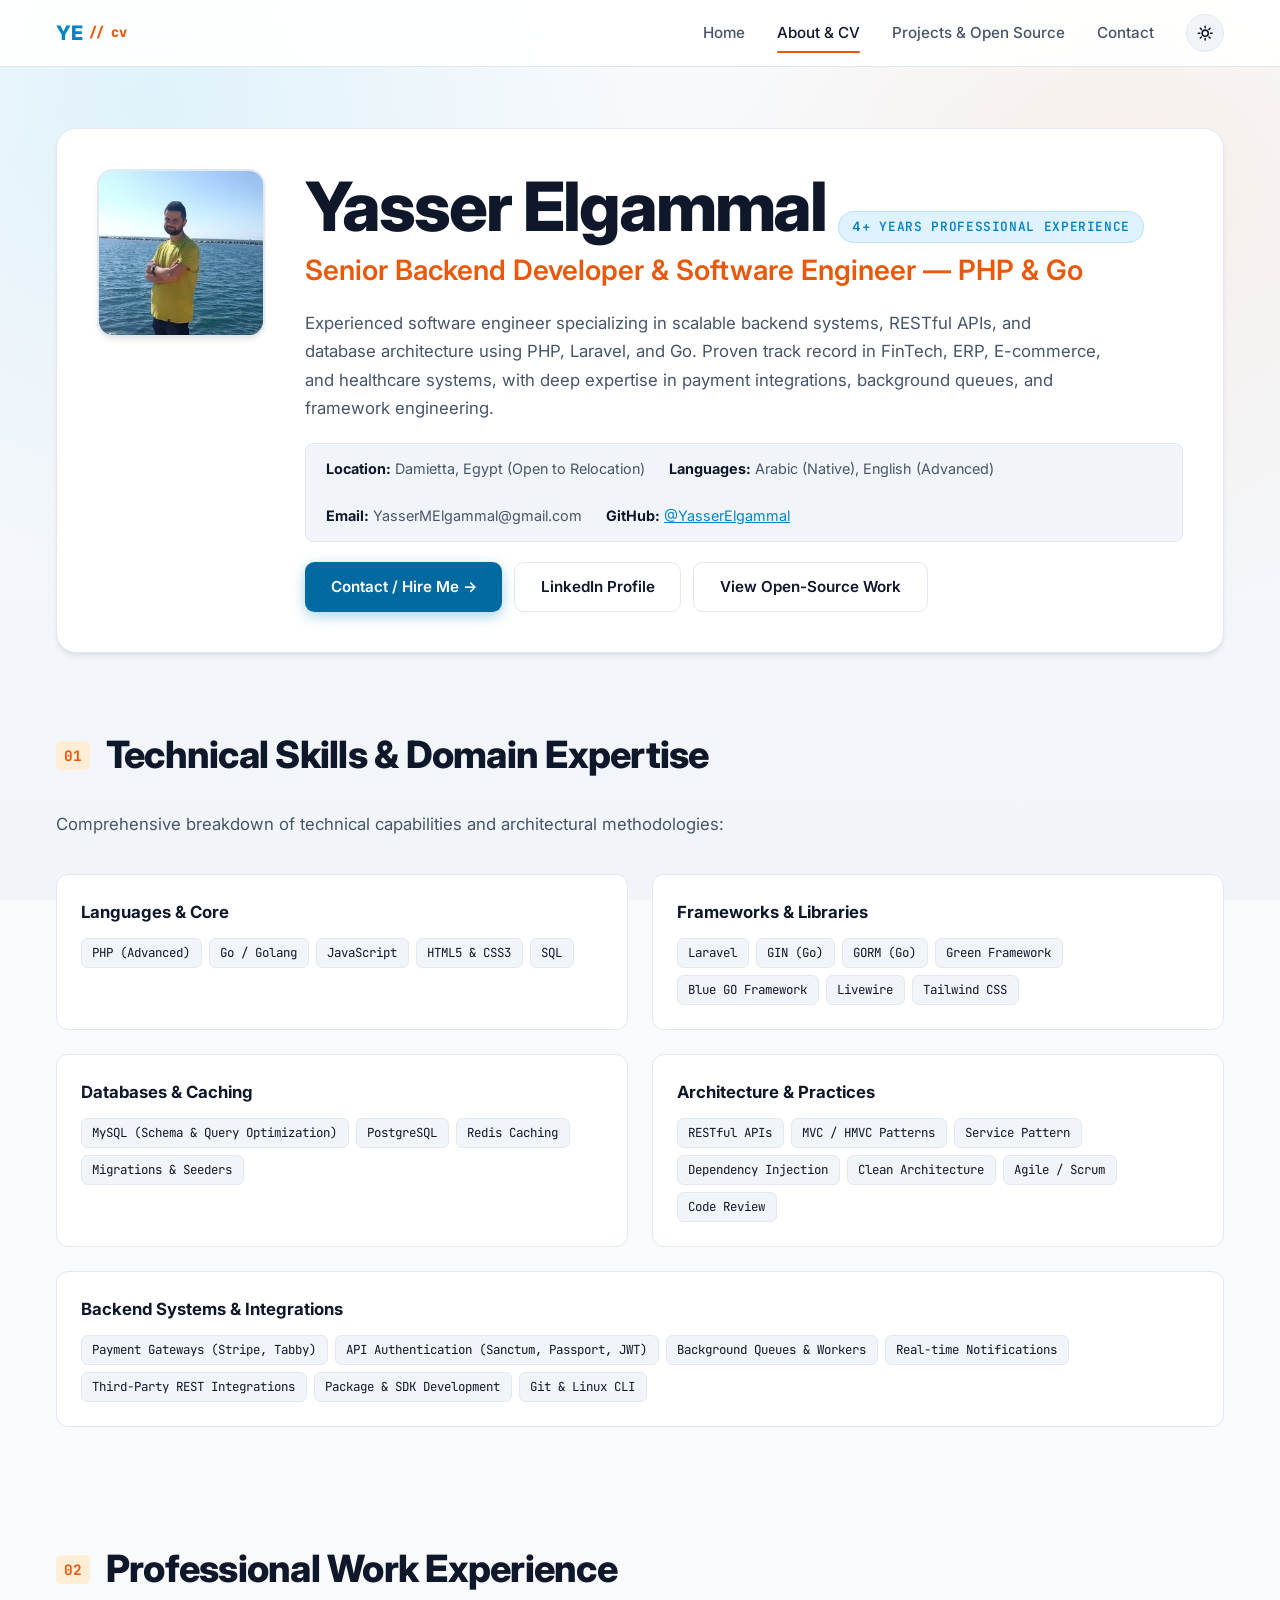
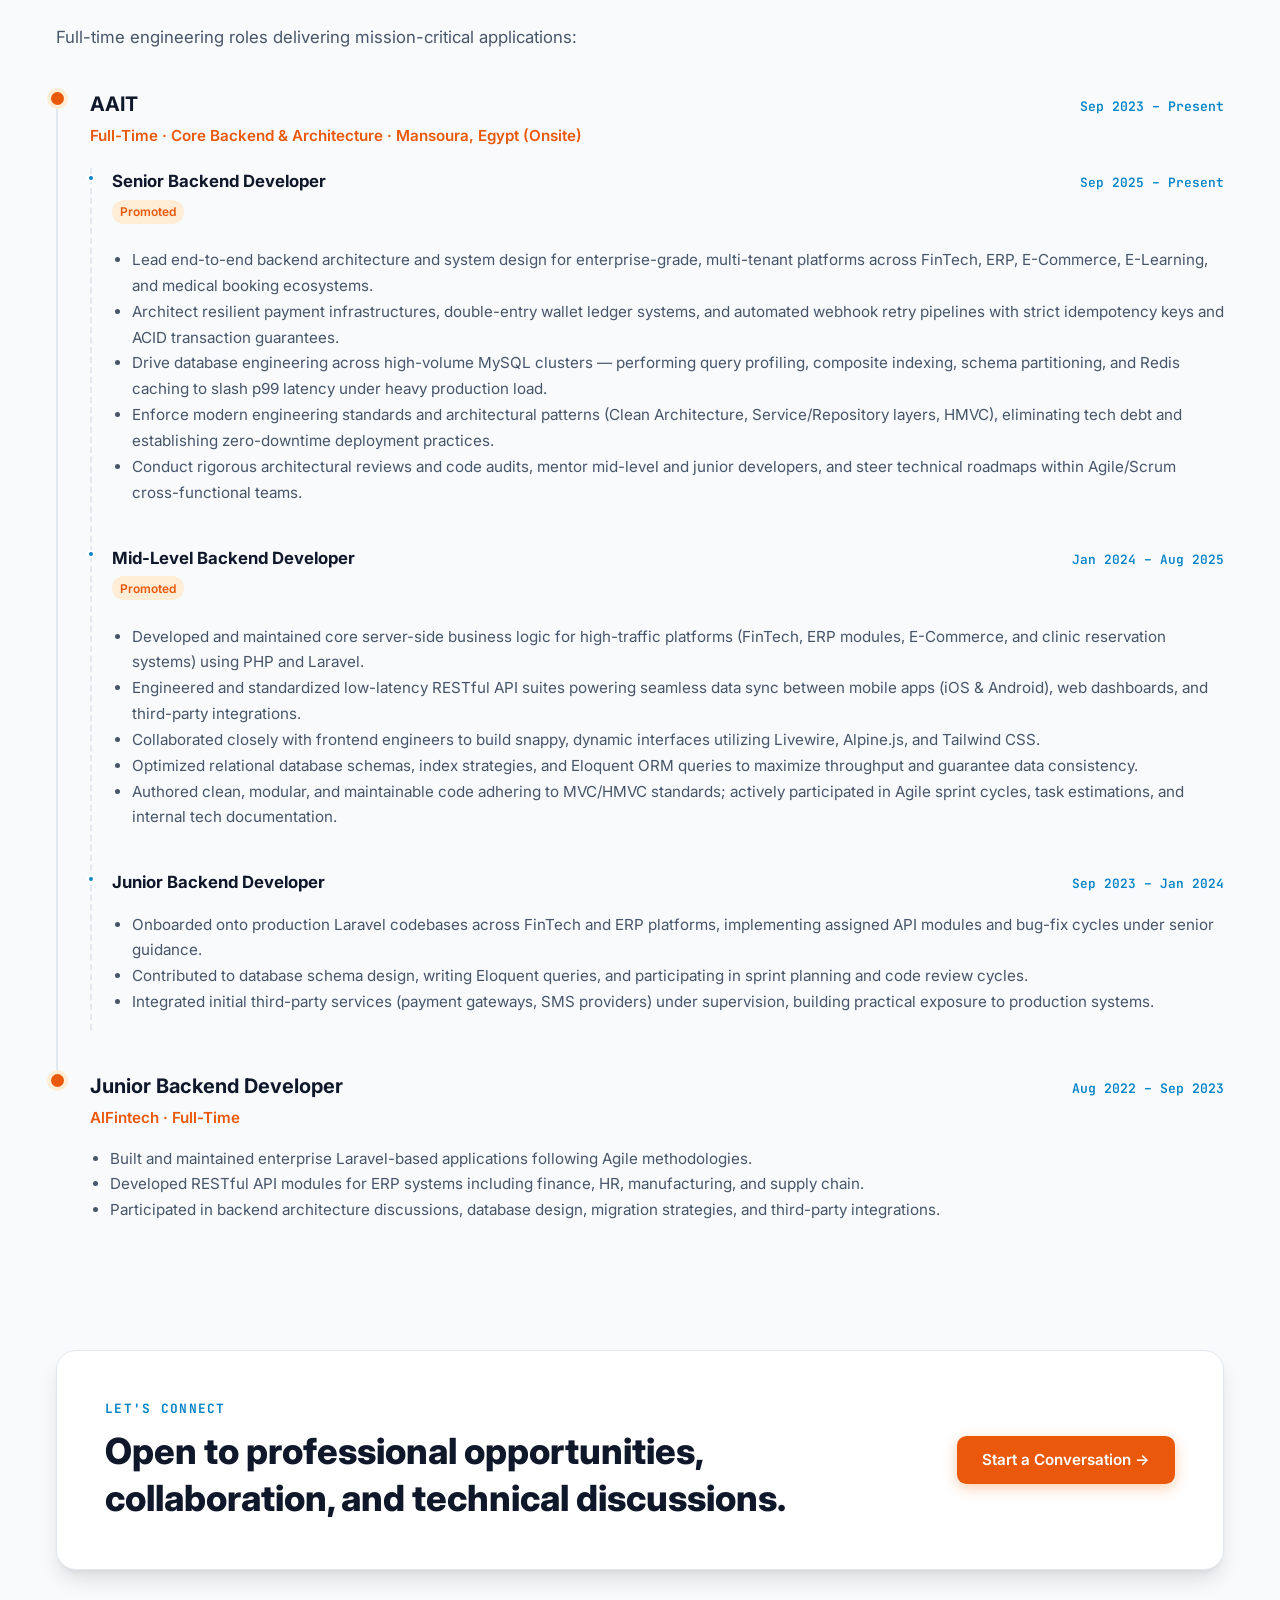
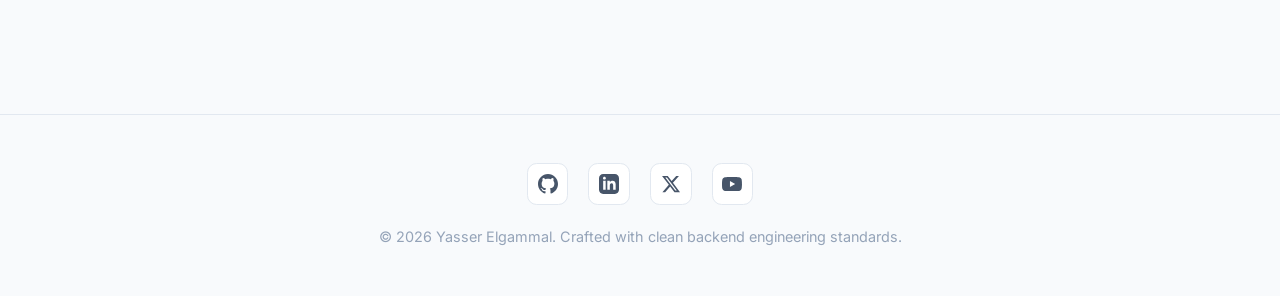
==== commit d71ff57e: "refactor: shorten company name in about page cv timeline" ====
--- a/about.html
+++ b/about.html
@@ -398,7 +398,7 @@
           <article class="cv-timeline-item">
             <div class="cv-timeline-dot"></div>
             <div class="cv-timeline-head">
-              <h3>AAIT (Advanced Systems)</h3>
+              <h3>AAIT</h3>
               <span class="cv-timeline-date">Sep 2023 &ndash; Present</span>
             </div>
             <div class="cv-timeline-company">Full-Time &middot; Core Backend &amp; Architecture &middot; Mansoura, Egypt (Onsite)</div>
--- a/assets/styles.css
+++ b/assets/styles.css
@@ -539,15 +539,27 @@
 }
 
 .badge-green {
-    background: rgba(34, 197, 94, 0.15);
-    color: #4ade80;
-    border: 1px solid rgba(34, 197, 94, 0.3);
+    background: rgba(34, 197, 94, 0.12);
+    color: #22c55e;
+    border: 1px solid rgba(34, 197, 94, 0.25);
 }
 
 .badge-blue {
-    background: rgba(56, 189, 248, 0.15);
+    background: rgba(56, 189, 248, 0.12);
     color: #38bdf8;
-    border: 1px solid rgba(56, 189, 248, 0.3);
+    border: 1px solid rgba(56, 189, 248, 0.25);
+}
+
+:root[data-theme="light"] .badge-green {
+    background: rgba(22, 163, 74, 0.08);
+    color: #15803d;
+    border: 1px solid rgba(22, 163, 74, 0.25);
+}
+
+:root[data-theme="light"] .badge-blue {
+    background: rgba(2, 132, 199, 0.08);
+    color: #0369a1;
+    border: 1px solid rgba(2, 132, 199, 0.25);
 }
 
 .framework-card h3 {
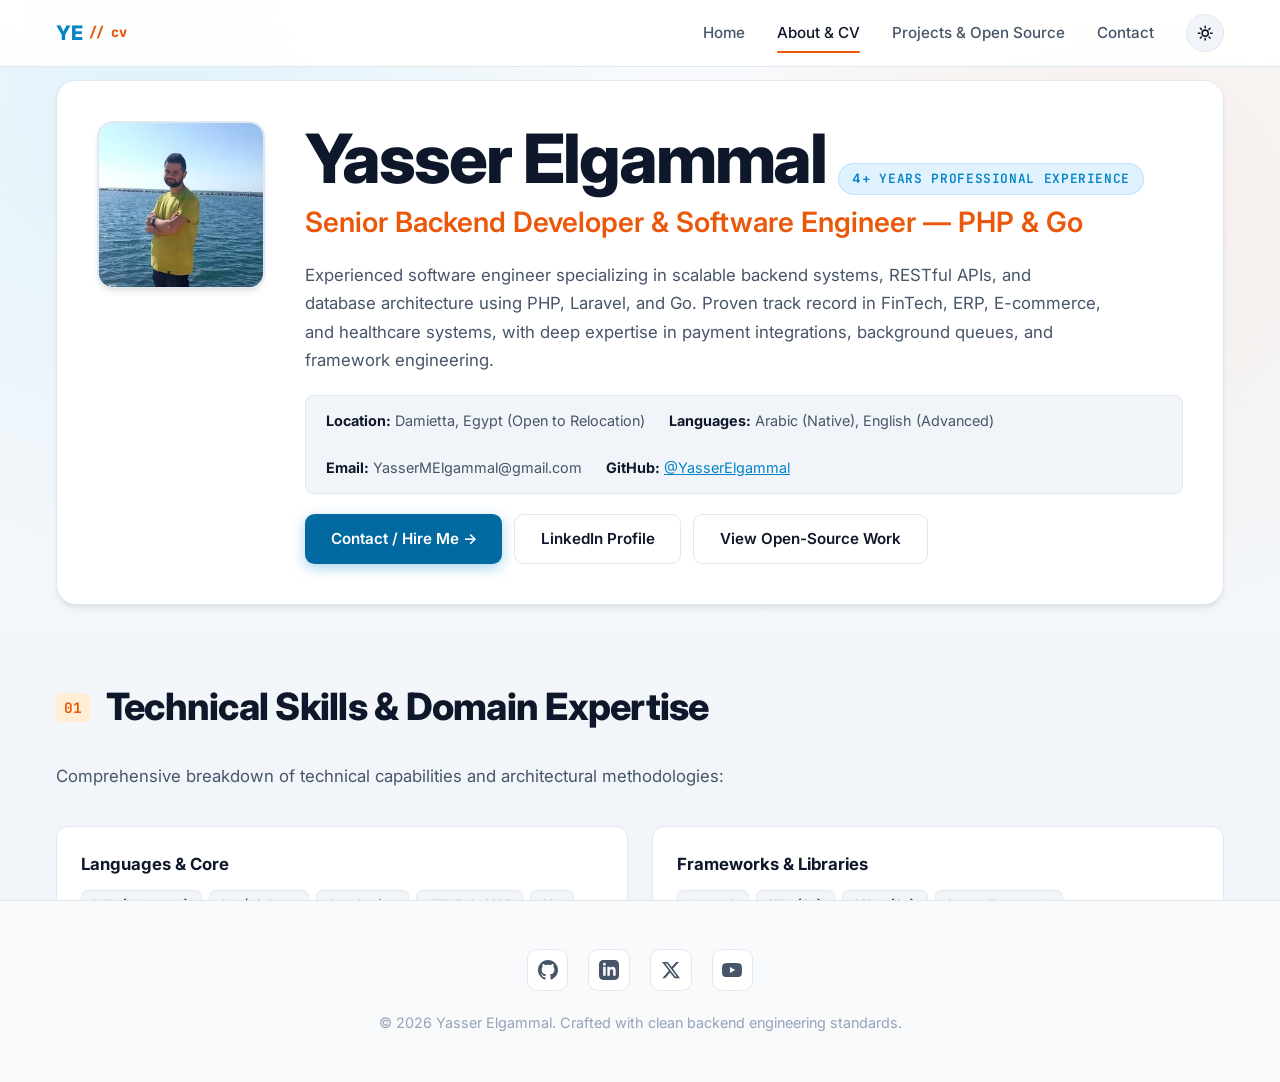
==== commit d18dc791: "refactor: extract inline styles into centralized assets/styles.css" ====
--- a/about.html
+++ b/about.html
@@ -1,4 +1,4 @@
-<!DOCTYPE html>
+﻿<!DOCTYPE html>
 <html lang="en">
 
 <head>
@@ -29,217 +29,7 @@
     })();
   </script>
   <link rel="stylesheet" href="assets/styles.css" />
-  <style>
-    /* CV Resume Profile Header */
-    .cv-profile-card {
-      background: var(--color-surface);
-      border: 1px solid var(--color-border);
-      border-radius: 1.25rem;
-      padding: 2.5rem;
-      box-shadow: var(--shadow-surface);
-      margin-top: 1rem;
-      margin-bottom: 2.5rem;
-    }
-
-    .cv-header-grid {
-      display: grid;
-      grid-template-columns: auto 1fr;
-      gap: 2.5rem;
-      align-items: flex-start;
-    }
-
-    .cv-photo-frame {
-      width: 10.5rem;
-      height: 10.5rem;
-      border-radius: 1rem;
-      overflow: hidden;
-      border: 2px solid var(--color-border);
-      background: var(--color-surface-muted);
-      box-shadow: var(--shadow-surface);
-    }
-
-    .cv-quick-info {
-      display: flex;
-      flex-wrap: wrap;
-      gap: 1.5rem;
-      font-size: 0.9rem;
-      color: var(--color-text-muted);
-      margin: 1.25rem 0;
-      padding: 0.85rem 1.25rem;
-      background: var(--color-surface-muted);
-      border-radius: 0.5rem;
-      border: 1px solid var(--color-border);
-    }
-
-    .cv-quick-info strong {
-      color: var(--color-text);
-    }
-
-    .cv-timeline-item {
-      position: relative;
-      padding-left: 2rem;
-      padding-bottom: 2.5rem;
-      border-left: 2px solid var(--color-border);
-    }
-
-    .cv-timeline-item:last-child {
-      border-left-color: transparent;
-      padding-bottom: 0;
-    }
-
-    .cv-timeline-dot {
-      position: absolute;
-      left: -0.42rem;
-      top: 0.25rem;
-      width: 0.8rem;
-      height: 0.8rem;
-      border-radius: 999px;
-      background: var(--color-accent);
-      box-shadow: 0 0 0 4px var(--color-accent-soft);
-    }
-
-    .cv-timeline-head {
-      display: flex;
-      justify-content: space-between;
-      align-items: baseline;
-      flex-wrap: wrap;
-      gap: 0.5rem;
-      margin-bottom: 0.25rem;
-    }
-
-    .cv-timeline-head h3 {
-      font-size: 1.25rem;
-      font-weight: 700;
-      color: var(--color-text);
-    }
-
-    .cv-timeline-date {
-      font-family: 'JetBrains Mono', monospace;
-      font-size: 0.82rem;
-      color: var(--color-primary);
-      font-weight: 600;
-    }
-
-    .cv-timeline-company {
-      font-size: 0.95rem;
-      font-weight: 600;
-      color: var(--color-accent);
-      margin-bottom: 0.75rem;
-    }
-
-    .cv-timeline-duties {
-      list-style: disc;
-      padding-left: 1.25rem;
-      color: var(--color-text-muted);
-      font-size: 0.95rem;
-      line-height: 1.7;
-    }
-
-    /* Nested sub-timeline for roles within the same company */
-    .cv-subtimeline {
-      margin-top: 1.25rem;
-      padding-left: 1.25rem;
-      border-left: 2px dashed var(--color-border);
-      display: flex;
-      flex-direction: column;
-      gap: 1.5rem;
-    }
-
-    .cv-subrole {
-      position: relative;
-    }
-
-    .cv-subrole::before {
-      content: '';
-      position: absolute;
-      left: calc(-1.25rem - 5px);
-      top: 0.35rem;
-      width: 8px;
-      height: 8px;
-      border-radius: 999px;
-      background: var(--color-primary);
-      border: 2px solid var(--color-surface);
-    }
-
-    .cv-subrole-head {
-      display: flex;
-      justify-content: space-between;
-      align-items: baseline;
-      flex-wrap: wrap;
-      gap: 0.5rem;
-      margin-bottom: 0.2rem;
-    }
-
-    .cv-subrole-title {
-      font-size: 1.05rem;
-      font-weight: 700;
-      color: var(--color-text);
-    }
-
-    .cv-subrole-date {
-      font-family: 'JetBrains Mono', monospace;
-      font-size: 0.8rem;
-      color: var(--color-primary);
-      font-weight: 600;
-    }
-
-    .cv-subrole-badge {
-      display: inline-block;
-      font-size: 0.75rem;
-      font-weight: 600;
-      color: var(--color-accent);
-      background: var(--color-accent-soft);
-      padding: 0.15rem 0.5rem;
-      border-radius: 999px;
-      margin-bottom: 0.5rem;
-    }
-
-    .tech-skills-matrix {
-      display: grid;
-      grid-template-columns: repeat(2, minmax(0, 1fr));
-      gap: 1.5rem;
-    }
-
-    .tech-skill-category {
-      background: var(--color-surface);
-      border: 1px solid var(--color-border);
-      border-radius: 0.75rem;
-      padding: 1.5rem;
-    }
-
-    .tech-skill-category h4 {
-      font-size: 1.05rem;
-      font-weight: 700;
-      color: var(--color-text);
-      margin-bottom: 0.75rem;
-      display: flex;
-      align-items: center;
-      gap: 0.5rem;
-    }
-
-    .tech-pill-group {
-      display: flex;
-      flex-wrap: wrap;
-      gap: 0.45rem;
-    }
-
-    .tech-pill-tag {
-      font-family: 'JetBrains Mono', monospace;
-      font-size: 0.78rem;
-      padding: 0.25rem 0.65rem;
-      border-radius: 0.4rem;
-      background: var(--color-surface-muted);
-      border: 1px solid var(--color-border);
-      color: var(--color-text);
-    }
-
-    @media (max-width: 860px) {
-      .cv-header-grid { grid-template-columns: 1fr; text-align: center; }
-      .cv-photo-frame { margin: 0 auto; }
-      .cv-quick-info { justify-content: center; text-align: left; }
-      .tech-skills-matrix { grid-template-columns: 1fr; }
-    }
-  </style>
+  
 </head>
 
 <body>
@@ -465,6 +255,41 @@
               <li>Participated in backend architecture discussions, database design, migration strategies, and third-party integrations.</li>
             </ul>
           </article>
+        </div>
+      </div>
+
+      <!-- 03 Technical Writing & Community -->
+      <div class="content-section">
+        <div class="section-heading-wrap">
+          <span class="section-num">03</span>
+          <h2 class="section-title">Technical Writing &amp; Knowledge Sharing</h2>
+        </div>
+        <p class="section-lead">Articles, architecture deep dives, and engineering insights shared with the developer community:</p>
+
+        <div class="writing-card">
+          <div class="writing-card-content">
+            <div class="writing-card-badge">
+              <svg viewBox="0 0 24 24" aria-hidden="true" style="width: 1.2rem; height: 1.2rem; fill: currentColor;">
+                <path d="M7.42 10.05c-.18-.12-.46-.23-.84-.23H5.13v4.35h1.45c.38 0 .66-.11.84-.23.23-.15.35-.45.35-.95v-1.99c0-.5-.12-.8-.35-.95zm-3.89-2.2H7.2c.86 0 1.54.21 2.03.63.49.42.74 1.05.74 1.88v2.29c0 .83-.25 1.45-.74 1.88-.49.42-1.17.63-2.03.63H3.53V7.85zm9.57 0h3.87v1.74h-2.19v1.07h1.96v1.65h-1.96v1.16h2.24v1.74H13.1V7.85zm5.95 0h1.83l1.52 4.67 1.52-4.67h1.81l-2.42 7.36h-1.84l-2.42-7.36z"/>
+              </svg>
+              <span>DEV Community Author</span>
+            </div>
+            <h3>Sharing Real-World Backend Engineering Insights</h3>
+            <p>
+              Beyond building systems, I am deeply passionate about sharing knowledge and giving back to the developer community. I write in-depth technical articles exploring backend internals, clean architectural patterns, concurrency mechanisms, and practical engineering solutions in PHP, Laravel, and Go.
+            </p>
+            <div class="writing-topics">
+              <span class="writing-topic-pill">Backend Architecture</span>
+              <span class="writing-topic-pill">PHP &amp; Laravel</span>
+              <span class="writing-topic-pill">Go</span>
+              <span class="writing-topic-pill">Framework Internals</span>
+            </div>
+          </div>
+          <div class="writing-card-action">
+            <a href="https://dev.to/yasserelgammal" target="_blank" rel="noopener noreferrer" class="btn-primary" style="white-space: nowrap;">
+              Read Articles on DEV.to &rarr;
+            </a>
+          </div>
         </div>
       </div>
 
@@ -514,3 +339,4 @@
 </body>
 
 </html>
+
--- a/assets/styles.css
+++ b/assets/styles.css
@@ -900,4 +900,691 @@
         gap: 0.5rem;
         font-size: 0.78rem;
     }
-}+}
+/* From about.html */
+
+    /* CV Resume Profile Header */
+    .cv-profile-card {
+      background: var(--color-surface);
+      border: 1px solid var(--color-border);
+      border-radius: 1.25rem;
+      padding: 2.5rem;
+      box-shadow: var(--shadow-surface);
+      margin-top: 1rem;
+      margin-bottom: 2.5rem;
+    }
+
+    .cv-header-grid {
+      display: grid;
+      grid-template-columns: auto 1fr;
+      gap: 2.5rem;
+      align-items: flex-start;
+    }
+
+    .cv-photo-frame {
+      width: 10.5rem;
+      height: 10.5rem;
+      border-radius: 1rem;
+      overflow: hidden;
+      border: 2px solid var(--color-border);
+      background: var(--color-surface-muted);
+      box-shadow: var(--shadow-surface);
+    }
+
+    .cv-quick-info {
+      display: flex;
+      flex-wrap: wrap;
+      gap: 1.5rem;
+      font-size: 0.9rem;
+      color: var(--color-text-muted);
+      margin: 1.25rem 0;
+      padding: 0.85rem 1.25rem;
+      background: var(--color-surface-muted);
+      border-radius: 0.5rem;
+      border: 1px solid var(--color-border);
+    }
+
+    .cv-quick-info strong {
+      color: var(--color-text);
+    }
+
+    .cv-timeline-item {
+      position: relative;
+      padding-left: 2rem;
+      padding-bottom: 2.5rem;
+      border-left: 2px solid var(--color-border);
+    }
+
+    .cv-timeline-item:last-child {
+      border-left-color: transparent;
+      padding-bottom: 0;
+    }
+
+    .cv-timeline-dot {
+      position: absolute;
+      left: -0.42rem;
+      top: 0.25rem;
+      width: 0.8rem;
+      height: 0.8rem;
+      border-radius: 999px;
+      background: var(--color-accent);
+      box-shadow: 0 0 0 4px var(--color-accent-soft);
+    }
+
+    .cv-timeline-head {
+      display: flex;
+      justify-content: space-between;
+      align-items: baseline;
+      flex-wrap: wrap;
+      gap: 0.5rem;
+      margin-bottom: 0.25rem;
+    }
+
+    .cv-timeline-head h3 {
+      font-size: 1.25rem;
+      font-weight: 700;
+      color: var(--color-text);
+    }
+
+    .cv-timeline-date {
+      font-family: 'JetBrains Mono', monospace;
+      font-size: 0.82rem;
+      color: var(--color-primary);
+      font-weight: 600;
+    }
+
+    .cv-timeline-company {
+      font-size: 0.95rem;
+      font-weight: 600;
+      color: var(--color-accent);
+      margin-bottom: 0.75rem;
+    }
+
+    .cv-timeline-duties {
+      list-style: disc;
+      padding-left: 1.25rem;
+      color: var(--color-text-muted);
+      font-size: 0.95rem;
+      line-height: 1.7;
+    }
+
+    /* Nested sub-timeline for roles within the same company */
+    .cv-subtimeline {
+      margin-top: 1.25rem;
+      padding-left: 1.25rem;
+      border-left: 2px dashed var(--color-border);
+      display: flex;
+      flex-direction: column;
+      gap: 1.5rem;
+    }
+
+    .cv-subrole {
+      position: relative;
+    }
+
+    .cv-subrole::before {
+      content: '';
+      position: absolute;
+      left: calc(-1.25rem - 5px);
+      top: 0.35rem;
+      width: 8px;
+      height: 8px;
+      border-radius: 999px;
+      background: var(--color-primary);
+      border: 2px solid var(--color-surface);
+    }
+
+    .cv-subrole-head {
+      display: flex;
+      justify-content: space-between;
+      align-items: baseline;
+      flex-wrap: wrap;
+      gap: 0.5rem;
+      margin-bottom: 0.2rem;
+    }
+
+    .cv-subrole-title {
+      font-size: 1.05rem;
+      font-weight: 700;
+      color: var(--color-text);
+    }
+
+    .cv-subrole-date {
+      font-family: 'JetBrains Mono', monospace;
+      font-size: 0.8rem;
+      color: var(--color-primary);
+      font-weight: 600;
+    }
+
+    .cv-subrole-badge {
+      display: inline-block;
+      font-size: 0.75rem;
+      font-weight: 600;
+      color: var(--color-accent);
+      background: var(--color-accent-soft);
+      padding: 0.15rem 0.5rem;
+      border-radius: 999px;
+      margin-bottom: 0.5rem;
+    }
+
+    .tech-skills-matrix {
+      display: grid;
+      grid-template-columns: repeat(2, minmax(0, 1fr));
+      gap: 1.5rem;
+    }
+
+    .tech-skill-category {
+      background: var(--color-surface);
+      border: 1px solid var(--color-border);
+      border-radius: 0.75rem;
+      padding: 1.5rem;
+    }
+
+    .tech-skill-category h4 {
+      font-size: 1.05rem;
+      font-weight: 700;
+      color: var(--color-text);
+      margin-bottom: 0.75rem;
+      display: flex;
+      align-items: center;
+      gap: 0.5rem;
+    }
+
+    .tech-pill-group {
+      display: flex;
+      flex-wrap: wrap;
+      gap: 0.45rem;
+    }
+
+    .tech-pill-tag {
+      font-family: 'JetBrains Mono', monospace;
+      font-size: 0.78rem;
+      padding: 0.25rem 0.65rem;
+      border-radius: 0.4rem;
+      background: var(--color-surface-muted);
+      border: 1px solid var(--color-border);
+      color: var(--color-text);
+    }
+
+    @media (max-width: 860px) {
+      .cv-header-grid { grid-template-columns: 1fr; text-align: center; }
+      .cv-photo-frame { margin: 0 auto; }
+      .cv-quick-info { justify-content: center; text-align: left; }
+      .tech-skills-matrix { grid-template-columns: 1fr; }
+    }
+
+    /* Technical Writing Card */
+    .writing-card {
+      background: var(--color-surface);
+      border: 1px solid var(--color-border);
+      border-radius: 1rem;
+      padding: 2.25rem;
+      box-shadow: var(--shadow-surface);
+      display: flex;
+      justify-content: space-between;
+      align-items: center;
+      gap: 2.5rem;
+      transition: all 0.25s ease;
+      margin-top: 1.5rem;
+    }
+
+    .writing-card:hover {
+      border-color: var(--color-border-hover);
+      box-shadow: var(--shadow-surface-hover);
+      transform: translateY(-2px);
+    }
+
+    .writing-card-badge {
+      display: inline-flex;
+      align-items: center;
+      gap: 0.5rem;
+      font-family: 'JetBrains Mono', monospace;
+      font-size: 0.8rem;
+      font-weight: 600;
+      color: var(--color-accent);
+      background: var(--color-accent-soft);
+      padding: 0.3rem 0.75rem;
+      border-radius: 999px;
+      margin-bottom: 1rem;
+    }
+
+    .writing-card h3 {
+      font-size: 1.45rem;
+      font-weight: 800;
+      color: var(--color-text);
+      margin-bottom: 0.75rem;
+    }
+
+    .writing-card p {
+      color: var(--color-text-muted);
+      font-size: 1rem;
+      line-height: 1.7;
+      margin-bottom: 1.25rem;
+      max-width: 48rem;
+    }
+
+    .writing-topics {
+      display: flex;
+      flex-wrap: wrap;
+      gap: 0.45rem;
+    }
+
+    .writing-topic-pill {
+      font-size: 0.78rem;
+      padding: 0.25rem 0.65rem;
+      border-radius: 0.4rem;
+      background: var(--color-surface-muted);
+      color: var(--color-text-muted);
+      border: 1px solid var(--color-border);
+      font-family: 'JetBrains Mono', monospace;
+    }
+
+    @media (max-width: 860px) {
+      .writing-card {
+        flex-direction: column;
+        align-items: flex-start;
+        padding: 1.75rem;
+      }
+      .writing-card-action {
+        width: 100%;
+      }
+      .writing-card-action .btn-primary {
+        width: 100%;
+      }
+    }
+  
+
+/* From architecture.html */
+
+      .architecture-shell { width: min(100%, 960px); margin: 0 auto; }
+      .architecture-header { margin-bottom: 2rem; }
+      .architecture-header a { color: var(--color-primary-strong); font-weight: 600; }
+      .architecture-document { color: var(--color-text); line-height: 1.75; overflow-wrap: anywhere; }
+      .architecture-document > * + * { margin-top: 1rem; }
+      .architecture-document h1,
+      .architecture-document h2,
+      .architecture-document h3,
+      .architecture-document h4 { color: var(--color-text); font-weight: 700; line-height: 1.25; margin-top: 2rem; }
+      .architecture-document h1 { font-size: 2rem; }
+      .architecture-document h2 { font-size: 1.5rem; padding-bottom: 0.5rem; border-bottom: 1px solid var(--color-border); }
+      .architecture-document h3 { font-size: 1.25rem; }
+      .architecture-document :is(h1, h2, h3, h4, h5, h6) { scroll-margin-top: 6.5rem; }
+      .architecture-document ul,
+      .architecture-document ol { padding-left: 1.5rem; }
+      .architecture-document ul { list-style: disc; }
+      .architecture-document ol { list-style: decimal; }
+      .architecture-document ul ul { list-style: circle; }
+      .architecture-document ul ul ul { list-style: square; }
+      .architecture-document li + li { margin-top: 0.35rem; }
+      .architecture-document a { color: var(--color-primary-strong); text-decoration: underline; text-underline-offset: 0.2em; }
+      .architecture-document strong { color: var(--color-text); font-weight: 700; }
+      .architecture-document blockquote { padding: 0.75rem 1rem; border-left: 4px solid var(--color-primary-strong); background: var(--color-surface-muted); color: var(--color-text-muted); }
+      .architecture-document blockquote > :first-child { margin-top: 0; }
+      .architecture-document blockquote > :last-child { margin-bottom: 0; }
+      .architecture-document hr { margin: 2rem 0; border: 0; border-top: 1px solid var(--color-border); }
+      .architecture-document img { display: block; max-width: 100%; height: auto; }
+      .architecture-document code { padding: 0.15rem 0.35rem; border-radius: 4px; background: var(--color-surface-muted); font-size: 0.9em; }
+      .architecture-document pre { max-width: 100%; padding: 1rem; overflow-x: auto; border: 1px solid var(--color-border); border-radius: 6px; background: #0f172a; color: #e2e8f0; }
+      .architecture-document pre code { padding: 0; background: transparent; color: inherit; }
+      .architecture-document table { display: block; width: 100%; overflow-x: auto; border-collapse: collapse; }
+      .architecture-document th,
+      .architecture-document td { padding: 0.65rem 0.8rem; border: 1px solid var(--color-border); text-align: left; white-space: nowrap; }
+      .architecture-document th { background: var(--color-surface-muted); font-weight: 600; }
+      .mermaid-scroll { width: 100%; overflow-x: auto; overflow-y: hidden; padding: 1rem 0; }
+      .mermaid-scroll .mermaid { width: 100%; text-align: center; }
+      .mermaid-scroll svg { display: block; max-width: none !important; height: auto; margin: 0 auto; }
+      .architecture-status { padding: 2rem; border: 1px solid var(--color-border); border-radius: 6px; background: var(--color-surface); color: var(--color-text-muted); text-align: center; }
+      .architecture-status.error { border-color: #dc2626; color: #b91c1c; }
+      :root[data-theme="dark"] .architecture-status.error { color: #fca5a5; }
+    
+
+/* From index.html */
+
+    /* ── Full-page scroll snap (index.html only) ─────────────────────── */
+    @media (min-width: 768px) {
+      html { overflow: hidden; }
+
+      #main-content {
+        height: 100vh;
+        overflow-y: scroll;
+        scroll-snap-type: y proximity;
+        scroll-behavior: smooth;
+        scroll-padding-top: 4rem; /* clear fixed nav */
+      }
+
+      /* Every snap section */
+      #main-content > section {
+        scroll-snap-align: start;
+        min-height: 100vh;
+        display: flex;
+        flex-direction: column;
+        justify-content: center;
+      }
+
+      /* Hero: keep its own padding, just center */
+      #main-content > section.hero-container {
+        padding-top: 5rem;
+        padding-bottom: 3rem;
+      }
+
+      /* content-sections: balanced vertical padding */
+      #main-content > section.content-section {
+        padding-top: 4rem;
+        padding-bottom: 4rem;
+      }
+
+      /* CTA + footer: auto-height snap stop, centered */
+      #main-content > section.snap-cta-footer {
+        min-height: 100vh;
+        display: flex;
+        flex-direction: column;
+        justify-content: center;
+        align-items: center;
+        gap: 3rem;
+      }
+
+      /* Footer inside snap doesn't need its own margin */
+      #main-content > section.snap-cta-footer .site-footer {
+        margin-top: 0;
+        width: 100%;
+      }
+    }
+
+    /* Smooth scroll for anchor links on all sizes */
+    html { scroll-behavior: smooth; }
+
+    /* Hero banner layout (photo first on mobile/sm, right on desktop) */
+    .hero-banner-grid {
+      display: flex;
+      align-items: center;
+      justify-content: space-between;
+      flex-wrap: wrap;
+      gap: 3rem;
+    }
+
+    .hero-banner-text {
+      flex: 1 1 32rem;
+      order: 2;
+    }
+
+    .hero-banner-avatar {
+      flex: 0 0 100%;
+      display: flex;
+      justify-content: center;
+      order: 1;
+    }
+
+    .hero-avatar-frame {
+      width: 13rem;
+      height: 13rem;
+      border-radius: 1.25rem;
+      overflow: hidden;
+      border: 2px solid var(--color-border);
+      box-shadow: var(--shadow-surface-hover);
+      background: var(--color-surface);
+    }
+
+    /* Only on large desktop screens (>= 1024px) do text and photo sit side-by-side */
+    @media (min-width: 1024px) {
+      .hero-banner-text {
+        order: 1;
+      }
+      .hero-banner-avatar {
+        flex: 0 0 auto;
+        display: block;
+        order: 2;
+      }
+    }
+
+    @media (max-width: 640px) {
+      .hero-banner-grid {
+        gap: 1.75rem;
+      }
+      .hero-avatar-frame {
+        width: 10.5rem;
+        height: 10.5rem;
+      }
+    }
+  
+
+/* From projects.html */
+
+    .content-section {
+      padding-top: 3.5rem;
+      padding-bottom: 0;
+    }
+
+    .project-card-grid {
+      display: grid;
+      grid-template-columns: repeat(2, minmax(0, 1fr));
+      gap: 1.75rem;
+      margin-bottom: 0;
+    }
+
+    .cta-card {
+      margin-top: 4rem;
+    }
+
+    .project-item {
+      background: var(--color-surface);
+      border: 1px solid var(--color-border);
+      border-radius: 1rem;
+      padding: 2rem;
+      box-shadow: var(--shadow-surface);
+      display: flex;
+      flex-direction: column;
+      justify-content: space-between;
+      transition: transform 0.2s ease, border-color 0.2s ease, box-shadow 0.2s ease;
+    }
+
+    .project-item:hover {
+      transform: translateY(-3px);
+      border-color: var(--color-border-hover);
+      box-shadow: var(--shadow-surface-hover);
+    }
+
+    .project-item.featured-go {
+      border-left: 4px solid var(--color-primary);
+    }
+
+    .project-item.featured-php {
+      border-left: 4px solid #22c55e;
+    }
+
+    .project-item.featured-prod {
+      border-left: 4px solid var(--color-accent);
+    }
+
+    .project-header {
+      display: flex;
+      justify-content: space-between;
+      align-items: flex-start;
+      gap: 1rem;
+      margin-bottom: 0.75rem;
+    }
+
+    .project-header h3 {
+      font-size: 1.45rem;
+      font-weight: 800;
+      color: var(--color-text);
+    }
+
+    .project-tag {
+      font-family: 'JetBrains Mono', monospace;
+      font-size: 0.75rem;
+      font-weight: 600;
+      padding: 0.25rem 0.65rem;
+      border-radius: 999px;
+      background: var(--color-surface-muted);
+      border: 1px solid var(--color-border);
+      color: var(--color-primary);
+      white-space: nowrap;
+    }
+
+    .project-item p {
+      color: var(--color-text-muted);
+      font-size: 0.95rem;
+      line-height: 1.7;
+      margin-bottom: 1.5rem;
+    }
+
+    .project-pills {
+      display: flex;
+      flex-wrap: wrap;
+      gap: 0.4rem;
+      margin-bottom: 1.5rem;
+    }
+
+    .project-pill {
+      font-size: 0.75rem;
+      padding: 0.2rem 0.55rem;
+      border-radius: 0.35rem;
+      background: var(--color-surface-muted);
+      color: var(--color-text-subtle);
+      border: 1px solid var(--color-border);
+    }
+
+    .project-actions {
+      display: flex;
+      gap: 0.75rem;
+      align-items: center;
+      margin-top: auto;
+    }
+
+    @media (max-width: 860px) {
+      .project-card-grid { grid-template-columns: 1fr; }
+    }
+  
+
+/* From contact.html */
+
+    .contact-grid {
+      display: grid;
+      grid-template-columns: 1fr 1fr;
+      gap: 2.5rem;
+      margin-top: 2rem;
+    }
+
+    .contact-card {
+      background: var(--color-surface);
+      border: 1px solid var(--color-border);
+      border-radius: 1rem;
+      padding: 2.25rem;
+      box-shadow: var(--shadow-surface);
+    }
+
+    .contact-direct-item {
+      display: flex;
+      align-items: center;
+      gap: 1.25rem;
+      padding: 1.25rem;
+      border-radius: 0.75rem;
+      background: var(--color-surface-muted);
+      border: 1px solid var(--color-border);
+      margin-bottom: 1rem;
+      transition: all 0.2s ease;
+    }
+
+    .contact-direct-item:hover {
+      border-color: var(--color-border-hover);
+      transform: translateY(-2px);
+    }
+
+    .contact-direct-item .icon-box {
+      width: 2.85rem;
+      height: 2.85rem;
+      border-radius: 0.6rem;
+      display: grid;
+      place-items: center;
+      background: var(--color-surface);
+      border: 1px solid var(--color-border);
+      color: var(--color-primary);
+      flex: 0 0 auto;
+    }
+
+    .contact-direct-item .icon-box svg {
+      width: 1.35rem;
+      height: 1.35rem;
+      fill: currentColor;
+    }
+
+    .contact-direct-item .detail-label {
+      font-size: 0.75rem;
+      color: var(--color-text-subtle);
+      text-transform: uppercase;
+      letter-spacing: 0.05em;
+      font-weight: 600;
+      margin-bottom: 0.2rem;
+    }
+
+    .contact-direct-item .detail-val {
+      font-size: 1rem;
+      color: var(--color-text);
+      font-weight: 600;
+      word-break: break-word;
+    }
+
+    .form-group {
+      margin-bottom: 1.25rem;
+    }
+
+    .form-label {
+      display: block;
+      font-size: 0.85rem;
+      font-weight: 600;
+      color: var(--color-text);
+      margin-bottom: 0.5rem;
+    }
+
+    .form-control {
+      width: 100%;
+      padding: 0.85rem 1rem;
+      border-radius: 0.5rem;
+      border: 1px solid var(--color-border);
+      background: var(--color-surface-muted);
+      color: var(--color-text);
+      font-size: 0.95rem;
+      box-sizing: border-box;
+      transition: border-color 0.2s ease;
+    }
+
+    .form-control:focus {
+      outline: none;
+      border-color: var(--color-primary);
+    }
+
+    .form-status {
+      display: none;
+      padding: 0.85rem 1rem;
+      border-radius: 0.5rem;
+      font-size: 0.9rem;
+      margin-top: 1rem;
+      text-align: center;
+      font-weight: 500;
+    }
+
+    .form-status.success {
+      display: block;
+      background: rgba(34, 197, 94, 0.15);
+      color: #22c55e;
+      border: 1px solid rgba(34, 197, 94, 0.3);
+    }
+
+    .form-status.error {
+      display: block;
+      background: rgba(239, 68, 68, 0.15);
+      color: #ef4444;
+      border: 1px solid rgba(239, 68, 68, 0.3);
+    }
+
+    .form-status.loading {
+      display: block;
+      background: var(--color-surface-muted);
+      color: var(--color-primary);
+      border: 1px solid var(--color-border);
+    }
+
+    @media (max-width: 860px) {
+      .contact-grid { grid-template-columns: 1fr; }
+    }
+  
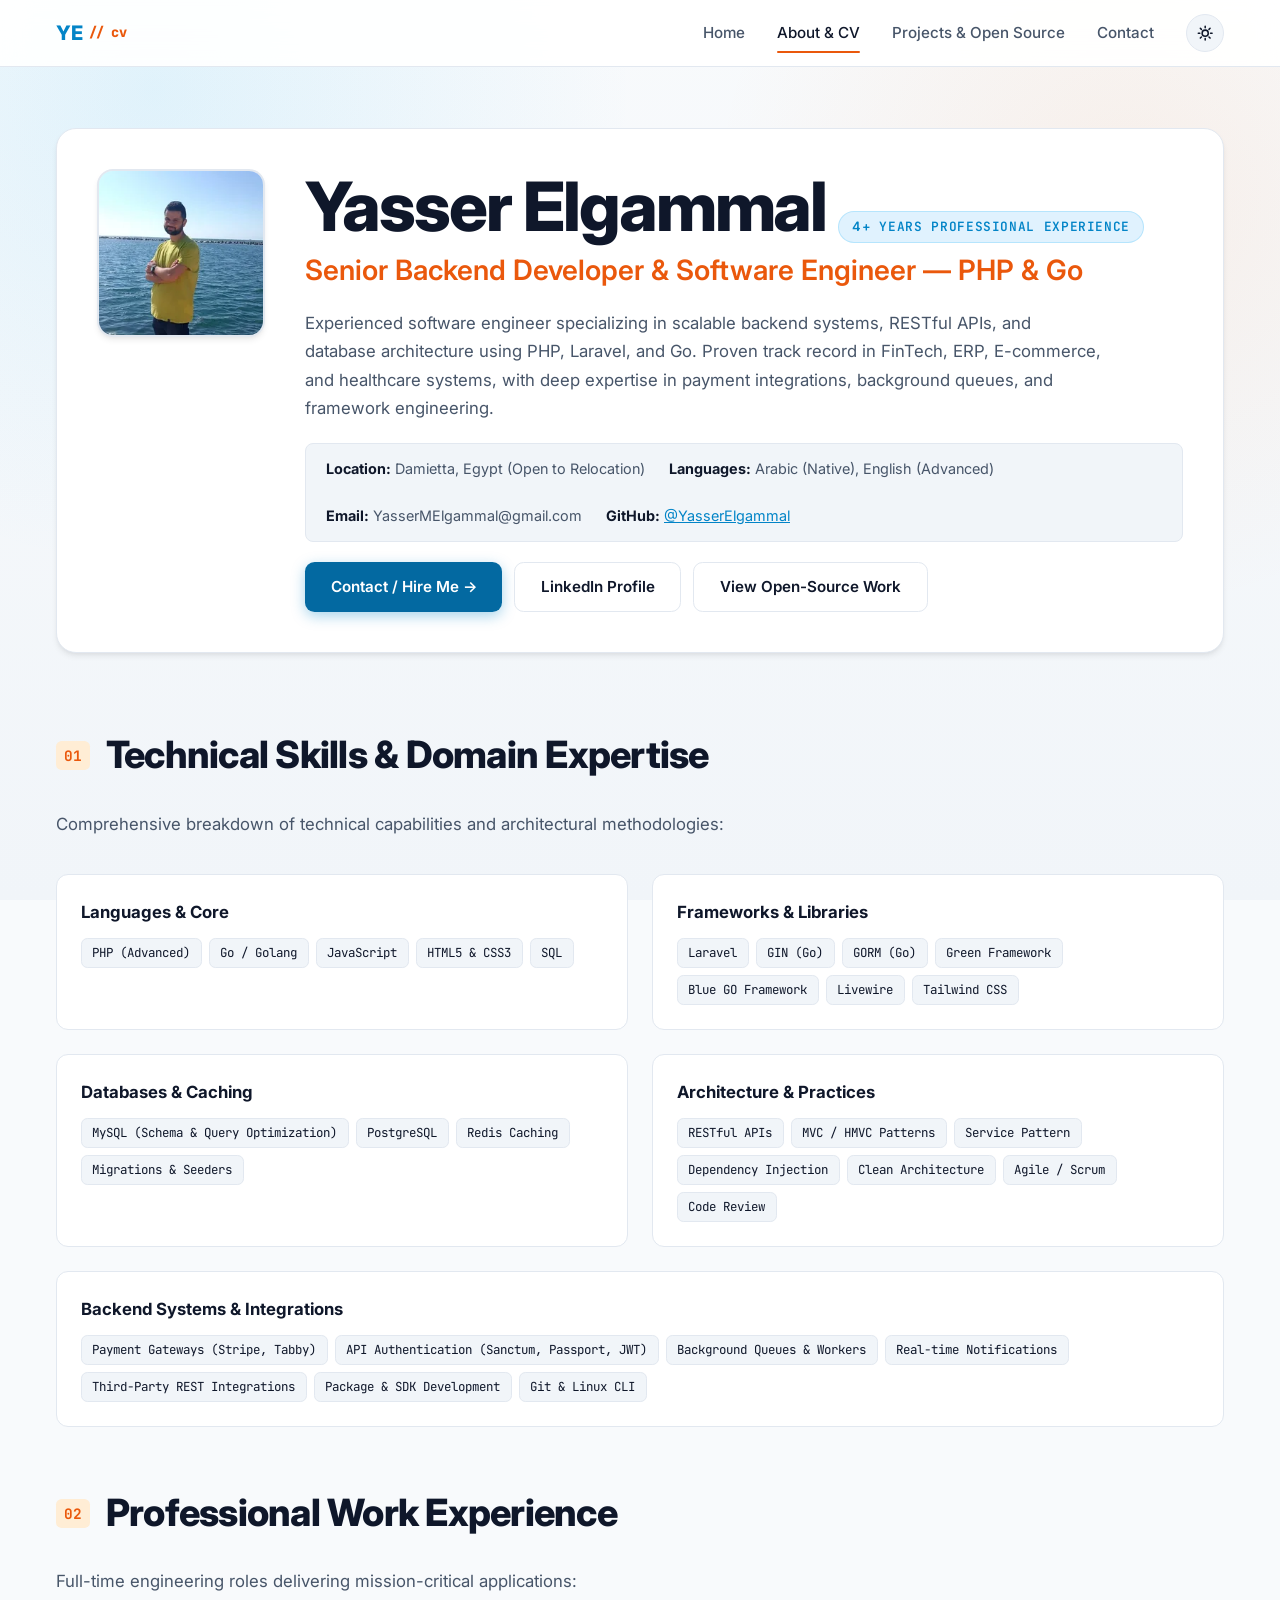
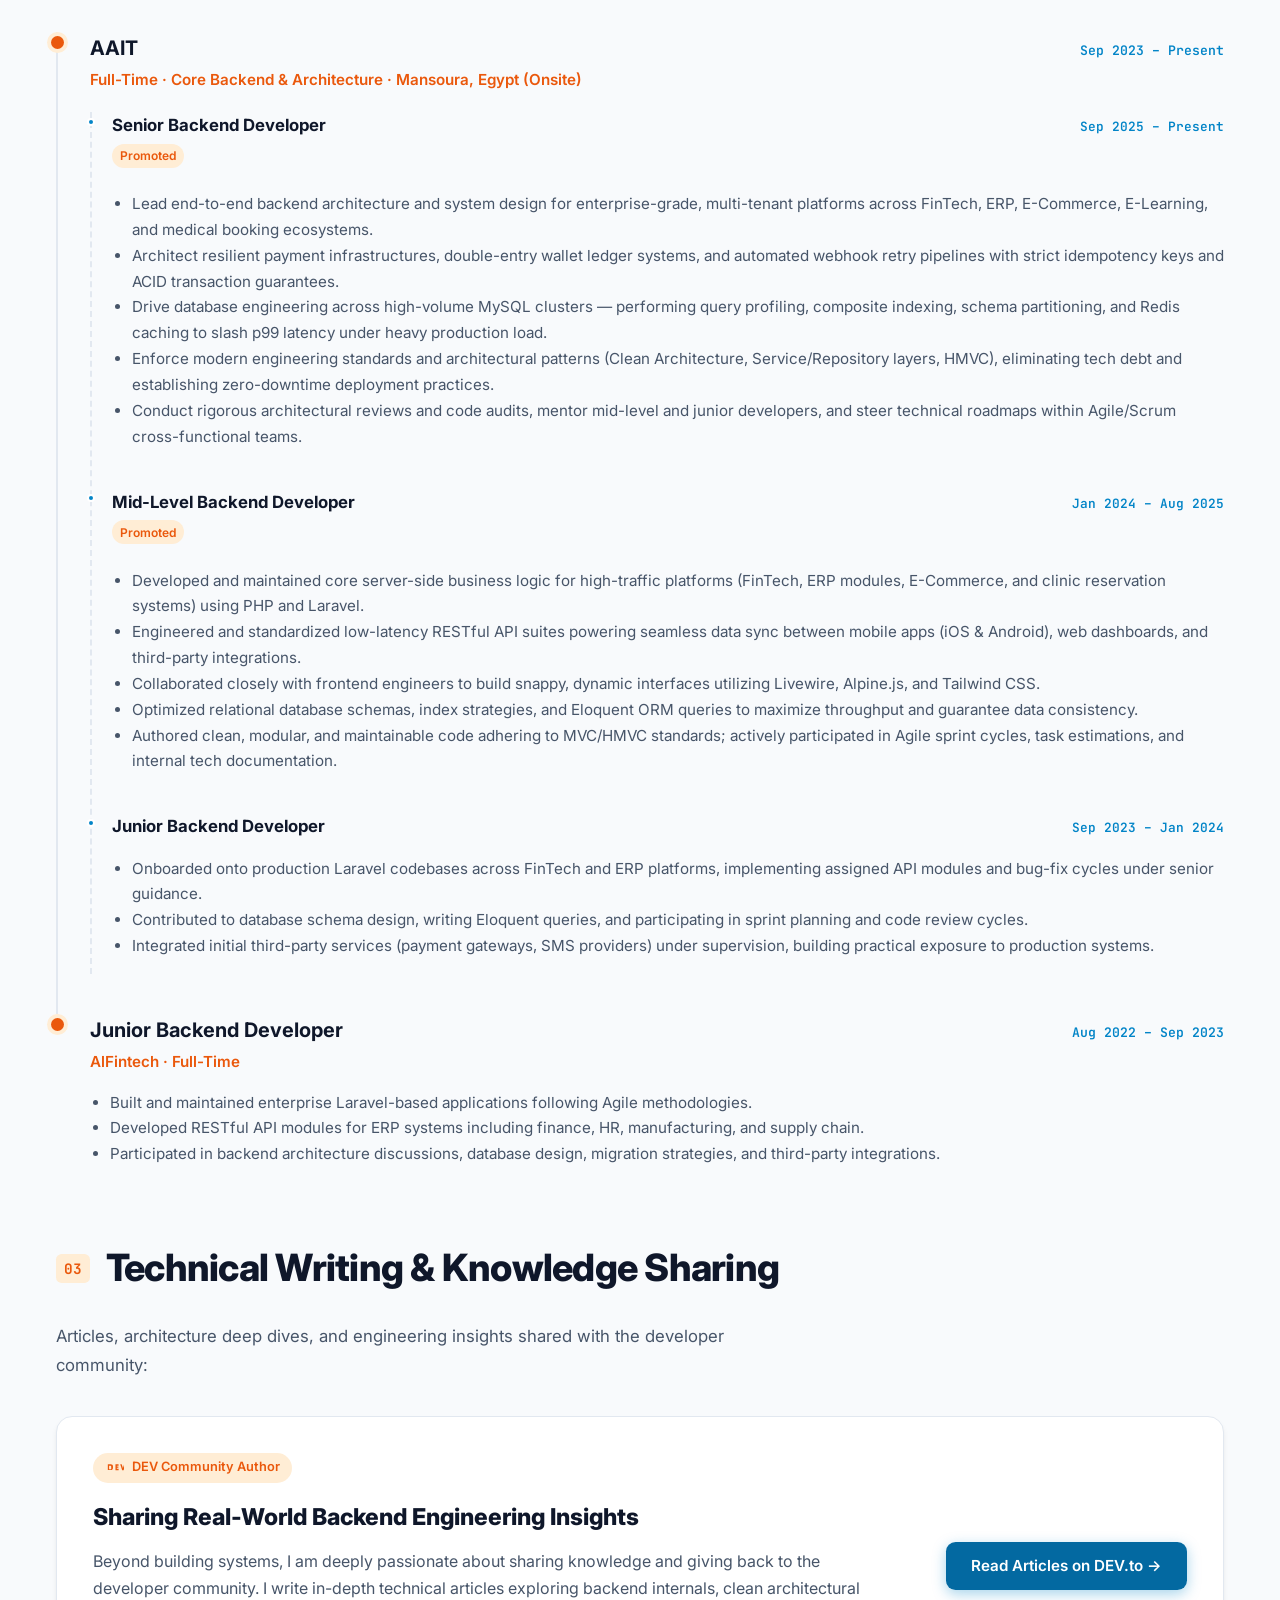
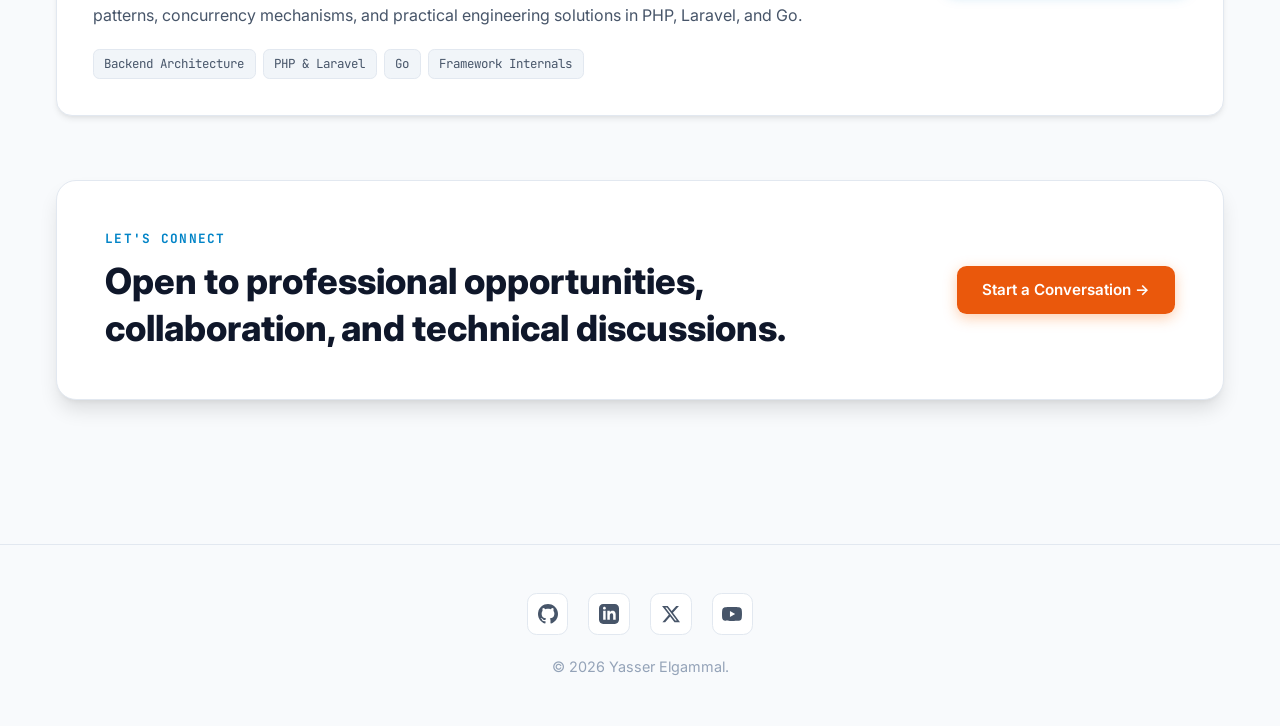
==== commit 13f0d2c2: "refactor: add page transitions, themes, and styles stylesheet" ====
--- a/about.html
+++ b/about.html
@@ -309,33 +309,34 @@
   <footer class="site-footer">
     <div class="footer-socials">
       <a href="https://github.com/yasserelgammal" target="_blank" rel="noopener noreferrer" class="footer-social-link" aria-label="GitHub Profile">
-        <svg viewBox="0 0 24 24" aria-hidden="true">
+        <svg viewBox="0 0 24 24" aria-hidden="true" width="20" height="20">
           <path d="M12 0c-6.626 0-12 5.373-12 12 0 5.302 3.438 9.8 8.207 11.387.599.111.793-.261.793-.577v-2.234c-3.338.726-4.033-1.416-4.033-1.416-.546-1.387-1.333-1.756-1.333-1.756-1.089-.745.083-.729.083-.729 1.205.084 1.839 1.237 1.839 1.237 1.07 1.834 2.807 1.304 3.492.997.107-.775.418-1.305.762-1.604-2.665-.305-5.467-1.334-5.467-5.931 0-1.311.469-2.381 1.236-3.221-.124-.303-.535-1.524.117-3.176 0 0 1.008-.322 3.301 1.23.957-.266 1.983-.399 3.003-.404 1.02.005 2.047.138 3.006.404 2.291-1.552 3.297-1.23 3.297-1.23.653 1.653.242 2.874.118 3.176.77.84 1.235 1.911 1.235 3.221 0 4.609-2.807 5.624-5.479 5.921.43.372.823 1.102.823 2.222v3.293c0 .319.192.694.801.576 4.765-1.589 8.199-6.086 8.199-11.386 0-6.627-5.373-12-12-12z"/>
         </svg>
       </a>
       <a href="https://linkedin.com/in/elgammal" target="_blank" rel="noopener noreferrer" class="footer-social-link" aria-label="LinkedIn Profile">
-        <svg viewBox="0 0 24 24" aria-hidden="true">
+        <svg viewBox="0 0 24 24" aria-hidden="true" width="20" height="20">
           <path d="M19 0h-14c-2.761 0-5 2.239-5 5v14c0 2.761 2.239 5 5 5h14c2.762 0 5-2.239 5-5v-14c0-2.761-2.238-5-5-5zm-11 19h-3v-11h3v11zm-1.5-12.268c-.966 0-1.75-.79-1.75-1.764s.784-1.764 1.75-1.764 1.75.79 1.75 1.764-.783 1.764-1.75 1.764zm13.5 12.268h-3v-5.604c0-3.368-4-3.113-4 0v5.604h-3v-11h3v1.765c1.396-2.586 7-2.777 7 2.476v6.759z"/>
         </svg>
       </a>
       <a href="https://twitter.com/yasserelgammal" target="_blank" rel="noopener noreferrer" class="footer-social-link" aria-label="X / Twitter Profile">
-        <svg viewBox="0 0 24 24" aria-hidden="true">
+        <svg viewBox="0 0 24 24" aria-hidden="true" width="20" height="20">
           <path d="M18.244 2.25h3.308l-7.227 8.26 8.502 11.24H16.17l-5.214-6.817L4.99 21.75H1.68l7.73-8.835L1.254 2.25H8.08l4.713 6.231zm-1.161 17.52h1.833L7.084 4.126H5.117z"/>
         </svg>
       </a>
       <a href="https://youtube.com/@yasser.elgammal" target="_blank" rel="noopener noreferrer" class="footer-social-link" aria-label="YouTube Channel">
-        <svg viewBox="0 0 24 24" aria-hidden="true">
+        <svg viewBox="0 0 24 24" aria-hidden="true" width="20" height="20">
           <path d="M23.498 6.186a3.016 3.016 0 0 0-2.122-2.136C19.505 3.545 12 3.545 12 3.545s-7.505 0-9.377.505A3.017 3.017 0 0 0 .502 6.186C0 8.07 0 12 0 12s0 3.93.502 5.814a3.016 3.016 0 0 0 2.122 2.136c1.871.505 9.376.505 9.376.505s7.505 0 9.377-.505a3.015 3.015 0 0 0 2.122-2.136C24 15.93 24 12 24 12s0-3.93-.502-5.814zM9.545 15.568V8.432L15.818 12l-6.273 3.568z"/>
         </svg>
       </a>
     </div>
-    <p>&copy; <span id="year"></span> Yasser Elgammal. Crafted with clean backend engineering standards.</p>
+    <p>&copy; <span id="year"></span> Yasser Elgammal.</p>
   </footer>
 
   <script src="assets/js/theme.min.js" defer></script>
   <script>
     document.getElementById('year').textContent = new Date().getFullYear();
   </script>
+<script src="assets/js/page-transition.js" defer></script>
 </body>
 
 </html>
--- a/assets/styles.css
+++ b/assets/styles.css
@@ -63,6 +63,11 @@
     font-family: 'Inter', -apple-system, BlinkMacSystemFont, 'Segoe UI', Roboto, sans-serif;
 }
 
+html {
+    /* Offset anchor-link scroll by navbar height so content isn't hidden under it */
+    scroll-padding-top: 72px;
+}
+
 body {
     margin: 0;
     background-color: var(--color-background);
@@ -817,9 +822,11 @@
 }
 
 .footer-social-link svg {
-    width: 1.25rem;
-    height: 1.25rem;
+    width: 1.25rem !important;
+    height: 1.25rem !important;
     fill: currentColor;
+    display: block;
+    flex-shrink: 0;
 }
 
 /* Responsive Breakpoints */
@@ -1240,20 +1247,20 @@
 
 /* From index.html */
 
-    /* ── Full-page scroll snap (index.html only) ─────────────────────── */
+    /* ── Full-page scroll snap (index.html only via body.page-home) ───── */
     @media (min-width: 768px) {
-      html { overflow: hidden; }
-
-      #main-content {
+      /* Only lock scroll on the home page */
+      body.page-home { overflow: hidden; }
+
+      body.page-home #main-content {
         height: 100vh;
         overflow-y: scroll;
         scroll-snap-type: y proximity;
         scroll-behavior: smooth;
-        scroll-padding-top: 4rem; /* clear fixed nav */
+        scroll-padding-top: 72px; /* match fixed navbar height */
       }
 
-      /* Every snap section */
-      #main-content > section {
+      body.page-home #main-content > section {
         scroll-snap-align: start;
         min-height: 100vh;
         display: flex;
@@ -1261,20 +1268,17 @@
         justify-content: center;
       }
 
-      /* Hero: keep its own padding, just center */
-      #main-content > section.hero-container {
+      body.page-home #main-content > section.hero-container {
         padding-top: 5rem;
         padding-bottom: 3rem;
       }
 
-      /* content-sections: balanced vertical padding */
-      #main-content > section.content-section {
+      body.page-home #main-content > section.content-section {
         padding-top: 4rem;
         padding-bottom: 4rem;
       }
 
-      /* CTA + footer: auto-height snap stop, centered */
-      #main-content > section.snap-cta-footer {
+      body.page-home #main-content > section.snap-cta-footer {
         min-height: 100vh;
         display: flex;
         flex-direction: column;
@@ -1283,8 +1287,7 @@
         gap: 3rem;
       }
 
-      /* Footer inside snap doesn't need its own margin */
-      #main-content > section.snap-cta-footer .site-footer {
+      body.page-home #main-content > section.snap-cta-footer .site-footer {
         margin-top: 0;
         width: 100%;
       }
@@ -1588,3 +1591,19 @@
       .contact-grid { grid-template-columns: 1fr; }
     }
   
+/* Page transition */
+body { opacity: 0; transition: opacity 0.3s ease; }
+body.loaded { opacity: 1; }
+
+/* Responsive section title for small screens */
+@media (max-width: 640px) {
+  .section-title {
+    font-size: 1.5rem; /* smaller heading on mobile */
+    margin-bottom: 1rem;
+  }
+  .section-title::after {
+    width: 30px;
+    height: 2px;
+  }
+}
+
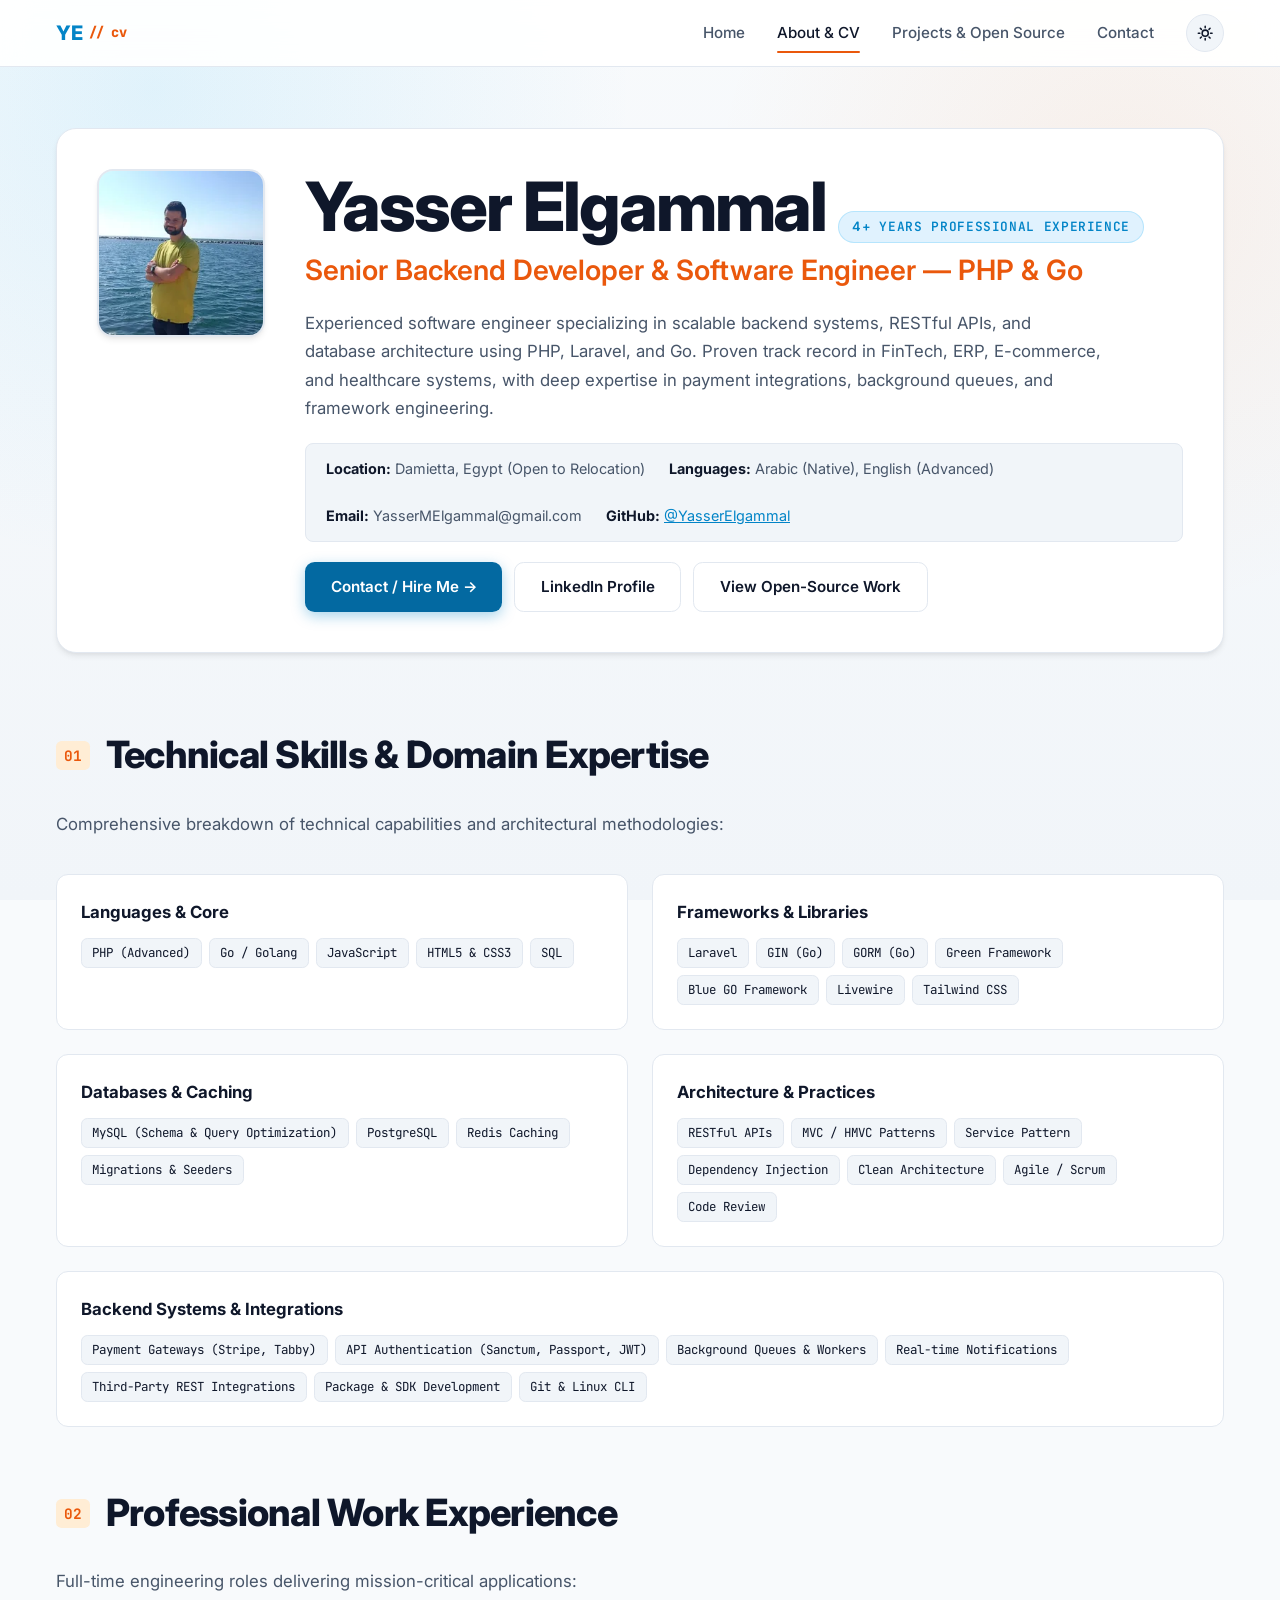
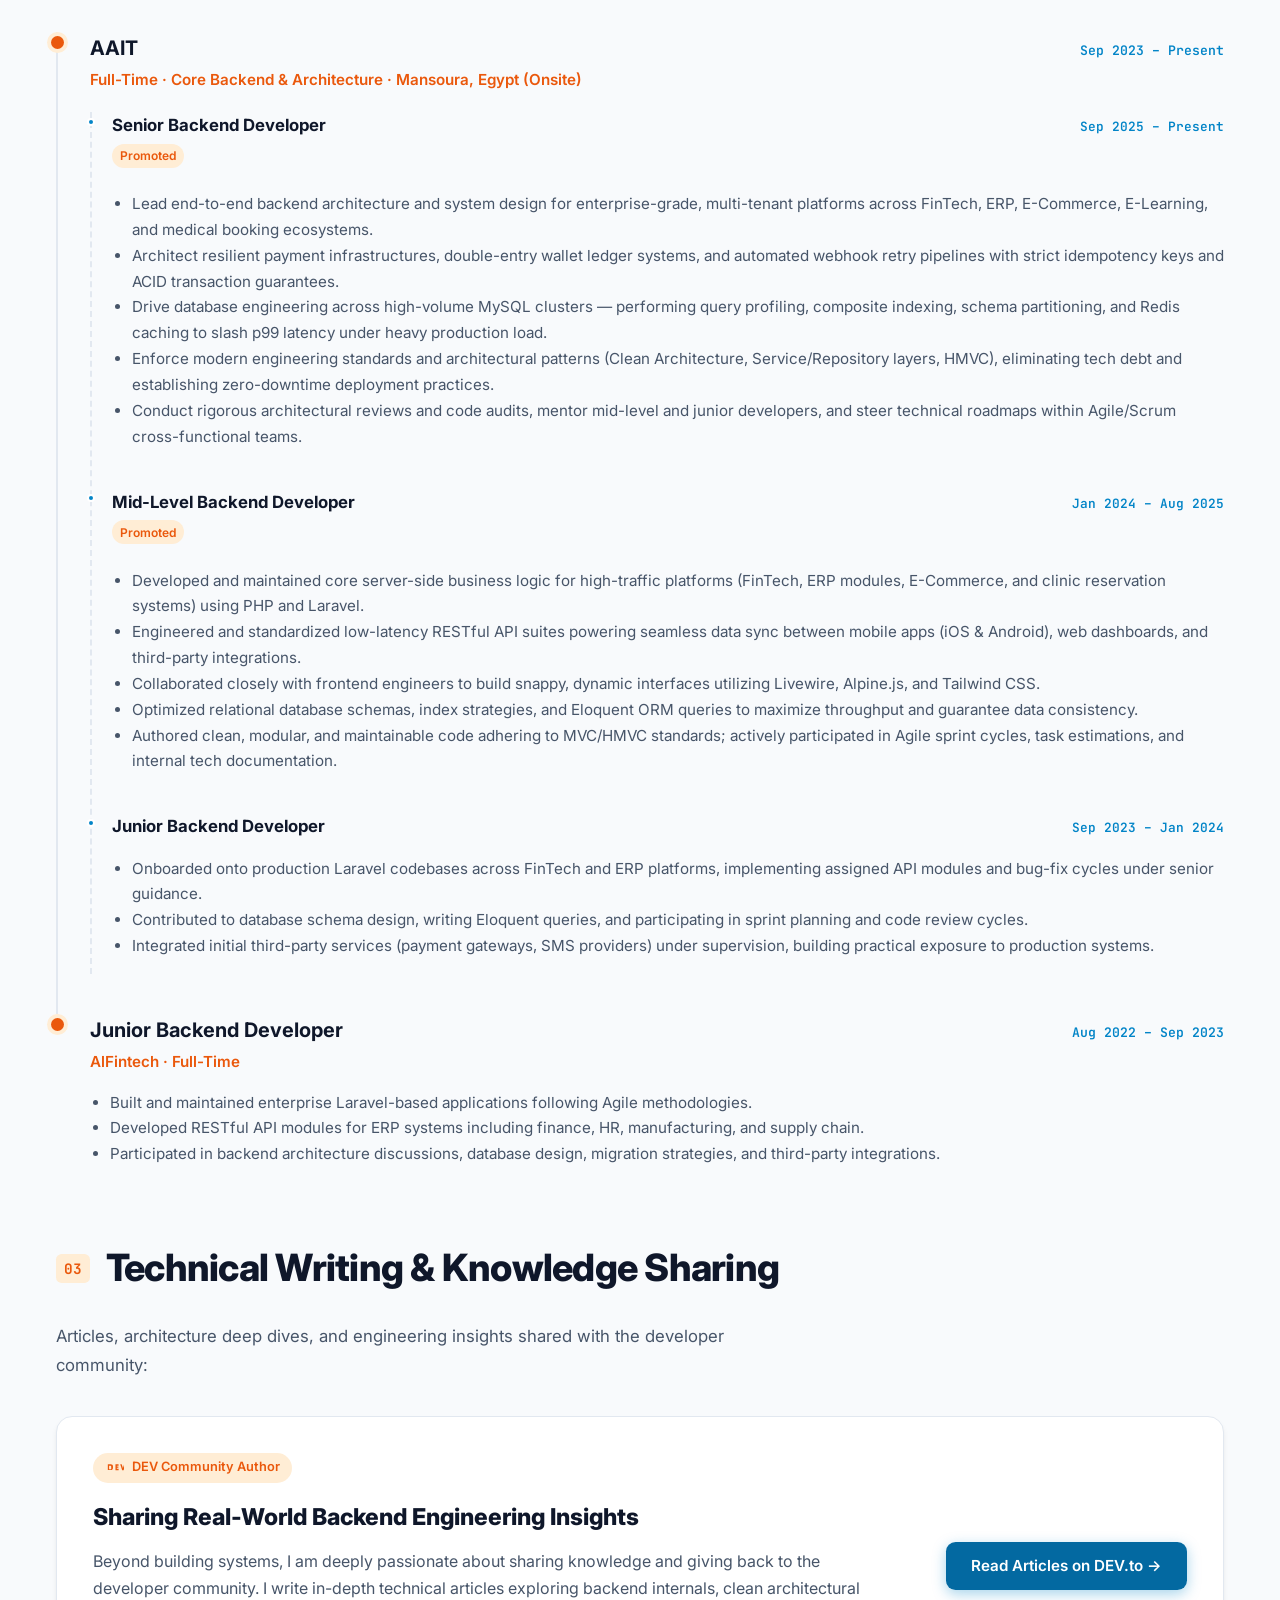
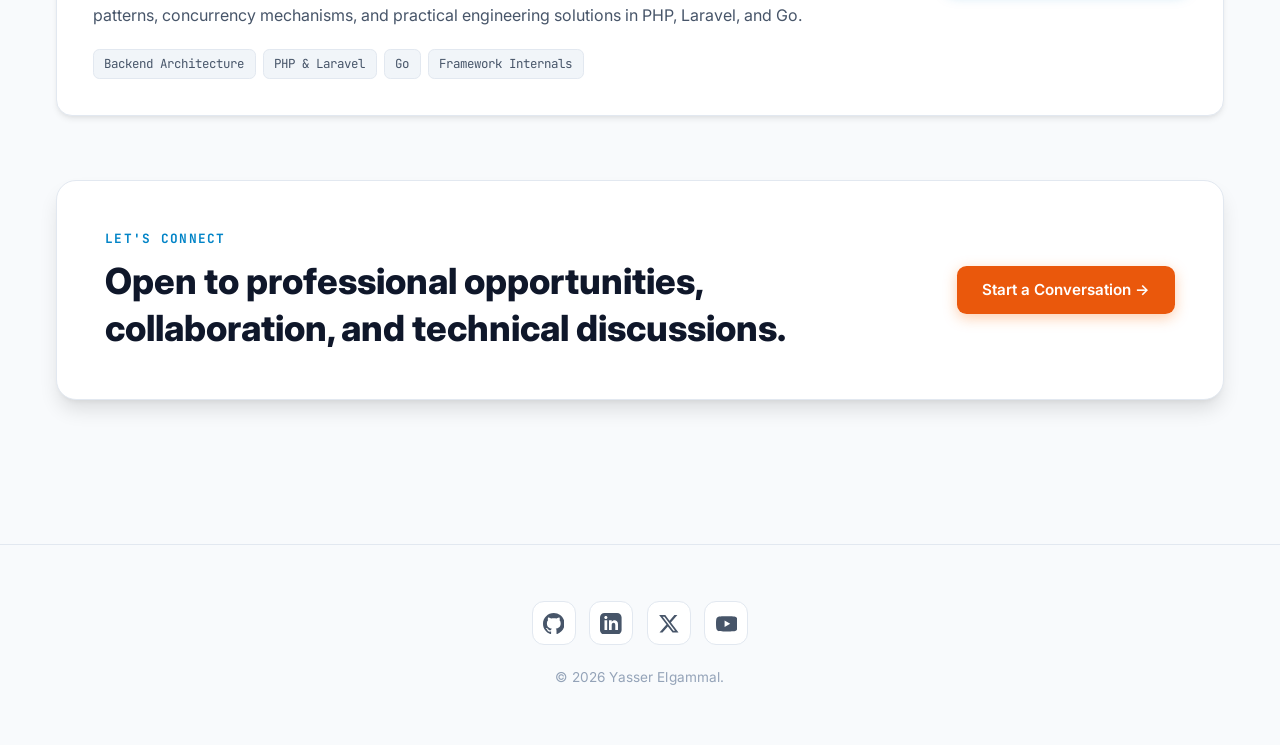
==== commit 06a0dd55: "feat: add global stylesheet and update footer social links across pages" ====
--- a/about.html
+++ b/about.html
@@ -1,4 +1,4 @@
-﻿<!DOCTYPE html>
+<!DOCTYPE html>
 <html lang="en">
 
 <head>
@@ -308,23 +308,23 @@
 
   <footer class="site-footer">
     <div class="footer-socials">
-      <a href="https://github.com/yasserelgammal" target="_blank" rel="noopener noreferrer" class="footer-social-link" aria-label="GitHub Profile">
-        <svg viewBox="0 0 24 24" aria-hidden="true" width="20" height="20">
+      <a href="https://github.com/yasserelgammal" target="_blank" rel="noopener noreferrer" class="footer-social-link" aria-label="GitHub Profile" title="GitHub">
+        <svg viewBox="0 0 24 24" aria-hidden="true" width="22" height="22">
           <path d="M12 0c-6.626 0-12 5.373-12 12 0 5.302 3.438 9.8 8.207 11.387.599.111.793-.261.793-.577v-2.234c-3.338.726-4.033-1.416-4.033-1.416-.546-1.387-1.333-1.756-1.333-1.756-1.089-.745.083-.729.083-.729 1.205.084 1.839 1.237 1.839 1.237 1.07 1.834 2.807 1.304 3.492.997.107-.775.418-1.305.762-1.604-2.665-.305-5.467-1.334-5.467-5.931 0-1.311.469-2.381 1.236-3.221-.124-.303-.535-1.524.117-3.176 0 0 1.008-.322 3.301 1.23.957-.266 1.983-.399 3.003-.404 1.02.005 2.047.138 3.006.404 2.291-1.552 3.297-1.23 3.297-1.23.653 1.653.242 2.874.118 3.176.77.84 1.235 1.911 1.235 3.221 0 4.609-2.807 5.624-5.479 5.921.43.372.823 1.102.823 2.222v3.293c0 .319.192.694.801.576 4.765-1.589 8.199-6.086 8.199-11.386 0-6.627-5.373-12-12-12z"/>
         </svg>
       </a>
-      <a href="https://linkedin.com/in/elgammal" target="_blank" rel="noopener noreferrer" class="footer-social-link" aria-label="LinkedIn Profile">
-        <svg viewBox="0 0 24 24" aria-hidden="true" width="20" height="20">
+      <a href="https://linkedin.com/in/elgammal" target="_blank" rel="noopener noreferrer" class="footer-social-link" aria-label="LinkedIn Profile" title="LinkedIn">
+        <svg viewBox="0 0 24 24" aria-hidden="true" width="22" height="22">
           <path d="M19 0h-14c-2.761 0-5 2.239-5 5v14c0 2.761 2.239 5 5 5h14c2.762 0 5-2.239 5-5v-14c0-2.761-2.238-5-5-5zm-11 19h-3v-11h3v11zm-1.5-12.268c-.966 0-1.75-.79-1.75-1.764s.784-1.764 1.75-1.764 1.75.79 1.75 1.764-.783 1.764-1.75 1.764zm13.5 12.268h-3v-5.604c0-3.368-4-3.113-4 0v5.604h-3v-11h3v1.765c1.396-2.586 7-2.777 7 2.476v6.759z"/>
         </svg>
       </a>
-      <a href="https://twitter.com/yasserelgammal" target="_blank" rel="noopener noreferrer" class="footer-social-link" aria-label="X / Twitter Profile">
-        <svg viewBox="0 0 24 24" aria-hidden="true" width="20" height="20">
+      <a href="https://twitter.com/yasserelgammal" target="_blank" rel="noopener noreferrer" class="footer-social-link" aria-label="X / Twitter Profile" title="X (Twitter)">
+        <svg viewBox="0 0 24 24" aria-hidden="true" width="22" height="22">
           <path d="M18.244 2.25h3.308l-7.227 8.26 8.502 11.24H16.17l-5.214-6.817L4.99 21.75H1.68l7.73-8.835L1.254 2.25H8.08l4.713 6.231zm-1.161 17.52h1.833L7.084 4.126H5.117z"/>
         </svg>
       </a>
-      <a href="https://youtube.com/@yasser.elgammal" target="_blank" rel="noopener noreferrer" class="footer-social-link" aria-label="YouTube Channel">
-        <svg viewBox="0 0 24 24" aria-hidden="true" width="20" height="20">
+      <a href="https://youtube.com/@yasser.elgammal" target="_blank" rel="noopener noreferrer" class="footer-social-link" aria-label="YouTube Channel" title="YouTube">
+        <svg viewBox="0 0 24 24" aria-hidden="true" width="22" height="22">
           <path d="M23.498 6.186a3.016 3.016 0 0 0-2.122-2.136C19.505 3.545 12 3.545 12 3.545s-7.505 0-9.377.505A3.017 3.017 0 0 0 .502 6.186C0 8.07 0 12 0 12s0 3.93.502 5.814a3.016 3.016 0 0 0 2.122 2.136c1.871.505 9.376.505 9.376.505s7.505 0 9.377-.505a3.015 3.015 0 0 0 2.122-2.136C24 15.93 24 12 24 12s0-3.93-.502-5.814zM9.545 15.568V8.432L15.818 12l-6.273 3.568z"/>
         </svg>
       </a>
--- a/assets/styles.css
+++ b/assets/styles.css
@@ -787,7 +787,7 @@
 
 /* Footer */
 .site-footer {
-    padding: 3rem 1.5rem;
+    padding: 3.5rem 1.5rem;
     text-align: center;
     color: var(--color-text-subtle);
     border-top: 1px solid var(--color-border);
@@ -797,36 +797,59 @@
 .footer-socials {
     display: flex;
     justify-content: center;
-    gap: 1.25rem;
-    margin-bottom: 1.25rem;
+    align-items: center;
+    gap: 0.85rem;
+    margin-bottom: 1.35rem;
 }
 
 .footer-social-link {
-    width: 2.6rem;
-    height: 2.6rem;
+    width: 2.75rem;
+    height: 2.75rem;
     display: inline-flex;
     align-items: center;
     justify-content: center;
-    border-radius: 0.6rem;
+    border-radius: 0.75rem;
     background: var(--color-surface);
     border: 1px solid var(--color-border);
     color: var(--color-text-muted);
-    transition: all 0.2s ease;
+    transition: all 0.22s cubic-bezier(0.4, 0, 0.2, 1);
+    position: relative;
 }
 
 .footer-social-link:hover {
     color: var(--color-primary);
     border-color: var(--color-border-hover);
-    transform: translateY(-2px);
+    transform: translateY(-3px);
     background: var(--color-surface-muted);
+    box-shadow: 0 6px 16px -2px rgba(2, 132, 199, 0.18);
+}
+
+.footer-social-link:active {
+    transform: translateY(-1px) scale(0.96);
+}
+
+.footer-social-link:focus-visible {
+    outline: 2px solid var(--color-primary);
+    outline-offset: 3px;
 }
 
 .footer-social-link svg {
-    width: 1.25rem !important;
-    height: 1.25rem !important;
+    width: 1.35rem !important;
+    height: 1.35rem !important;
     fill: currentColor;
     display: block;
     flex-shrink: 0;
+    transition: transform 0.22s ease;
+}
+
+.footer-social-link:hover svg {
+    transform: scale(1.08);
+}
+
+.site-footer p {
+    font-size: 0.85rem;
+    color: var(--color-text-subtle);
+    letter-spacing: 0.01em;
 }
 
 /* Responsive Breakpoints */
@@ -1247,52 +1270,6 @@
 
 /* From index.html */
 
-    /* ── Full-page scroll snap (index.html only via body.page-home) ───── */
-    @media (min-width: 768px) {
-      /* Only lock scroll on the home page */
-      body.page-home { overflow: hidden; }
-
-      body.page-home #main-content {
-        height: 100vh;
-        overflow-y: scroll;
-        scroll-snap-type: y proximity;
-        scroll-behavior: smooth;
-        scroll-padding-top: 72px; /* match fixed navbar height */
-      }
-
-      body.page-home #main-content > section {
-        scroll-snap-align: start;
-        min-height: 100vh;
-        display: flex;
-        flex-direction: column;
-        justify-content: center;
-      }
-
-      body.page-home #main-content > section.hero-container {
-        padding-top: 5rem;
-        padding-bottom: 3rem;
-      }
-
-      body.page-home #main-content > section.content-section {
-        padding-top: 4rem;
-        padding-bottom: 4rem;
-      }
-
-      body.page-home #main-content > section.snap-cta-footer {
-        min-height: 100vh;
-        display: flex;
-        flex-direction: column;
-        justify-content: center;
-        align-items: center;
-        gap: 3rem;
-      }
-
-      body.page-home #main-content > section.snap-cta-footer .site-footer {
-        margin-top: 0;
-        width: 100%;
-      }
-    }
-
     /* Smooth scroll for anchor links on all sizes */
     html { scroll-behavior: smooth; }
 
